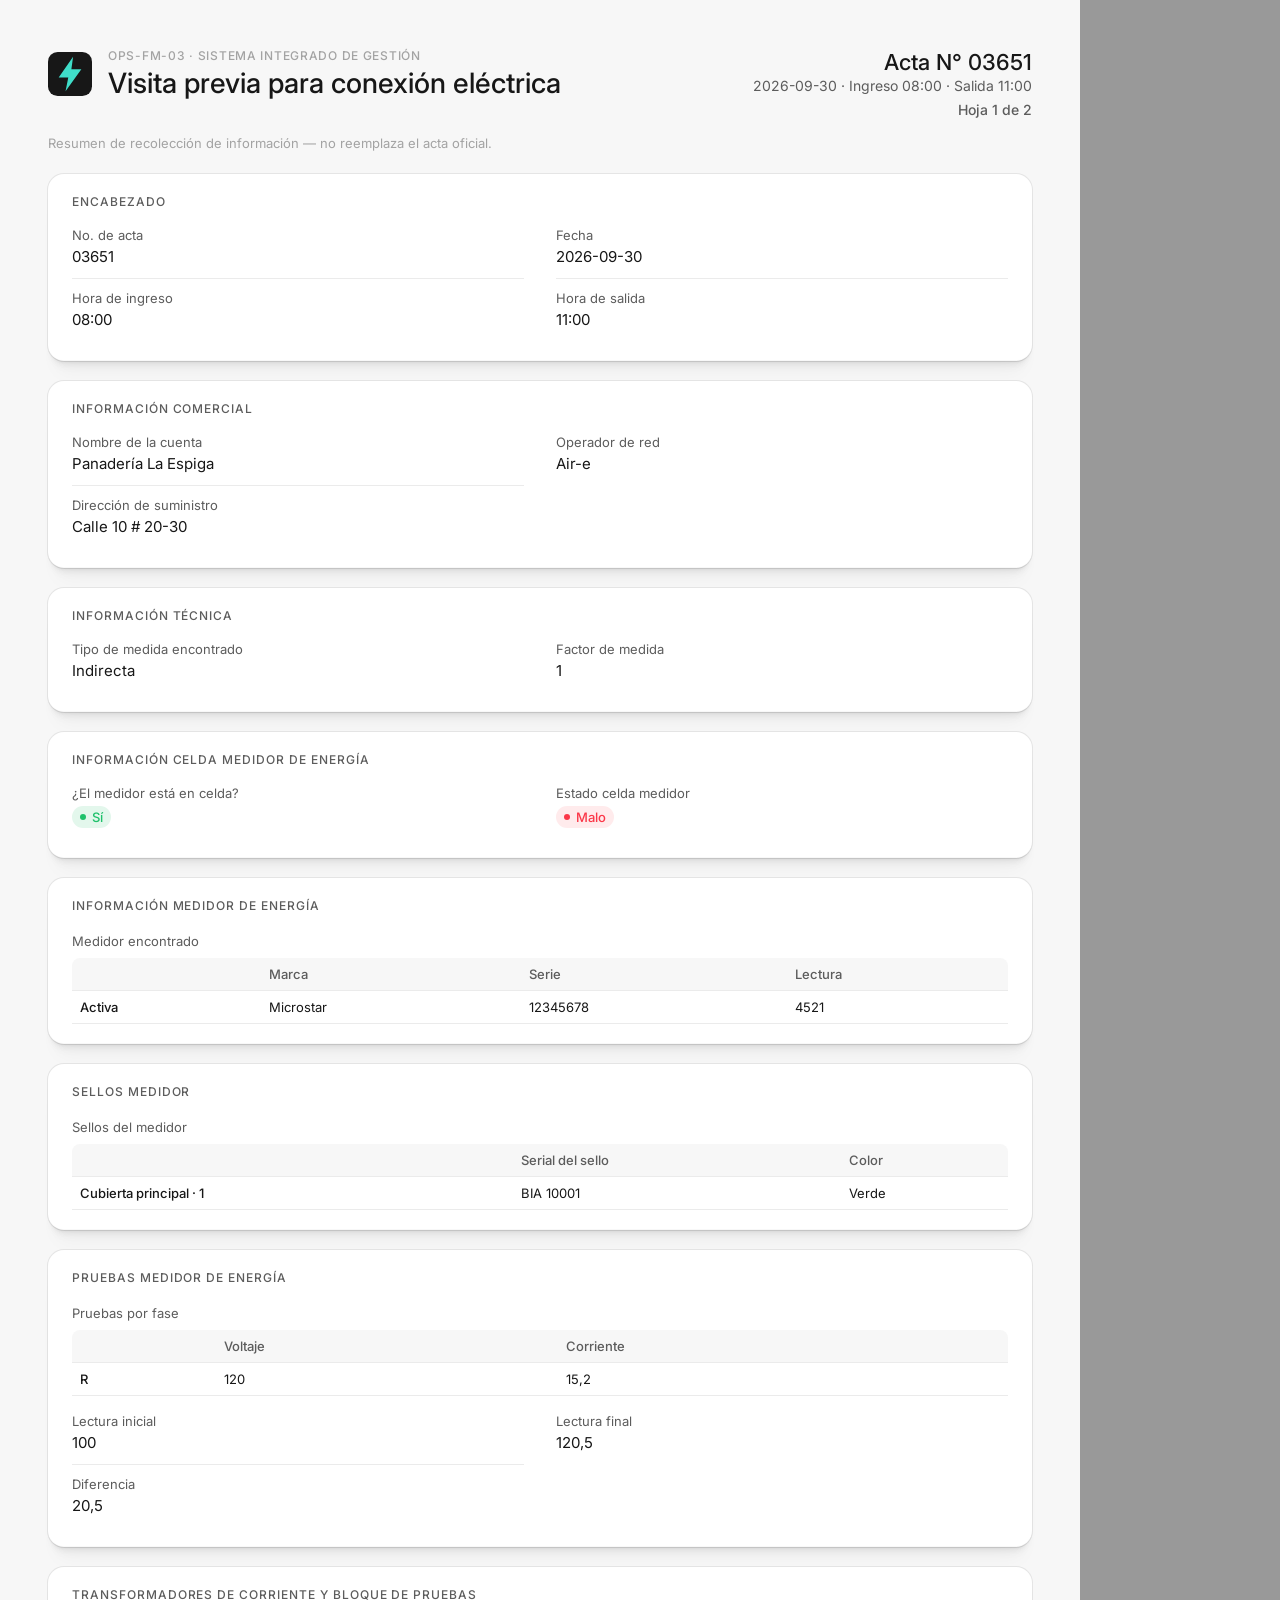
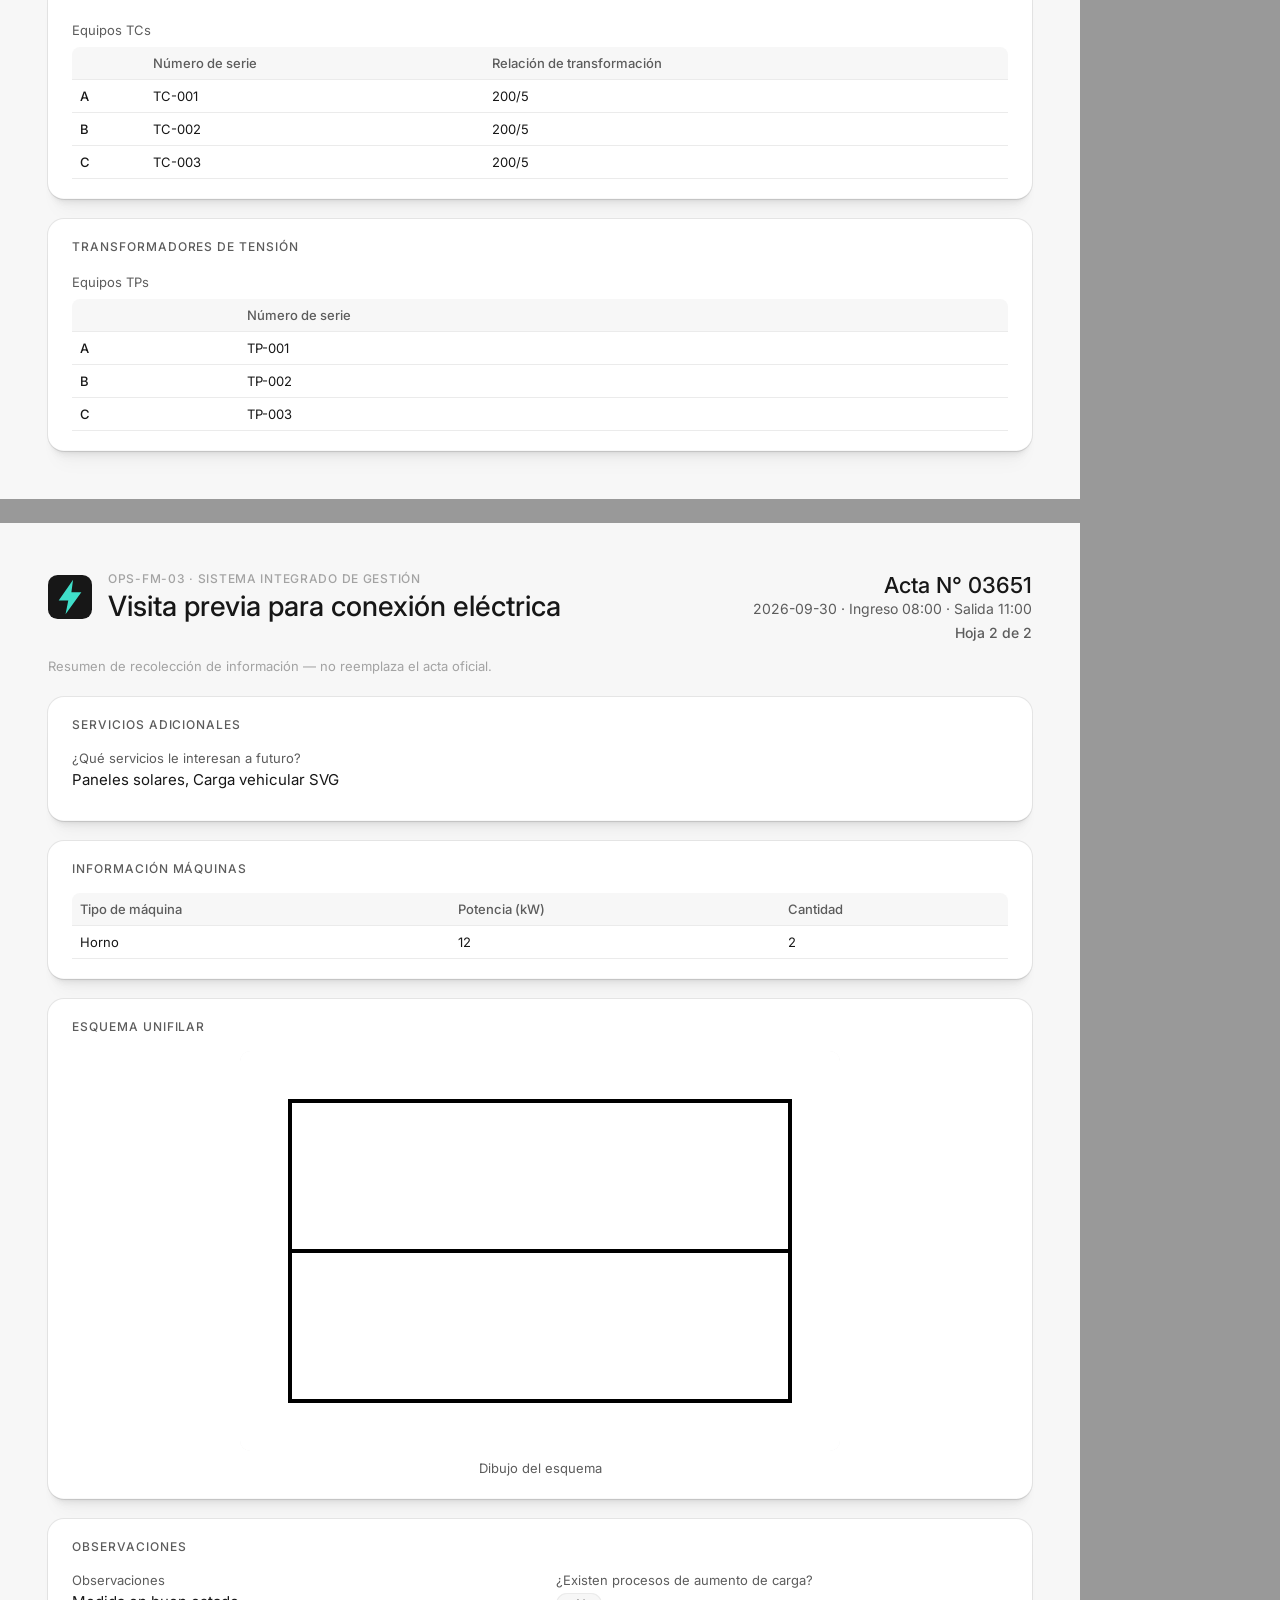
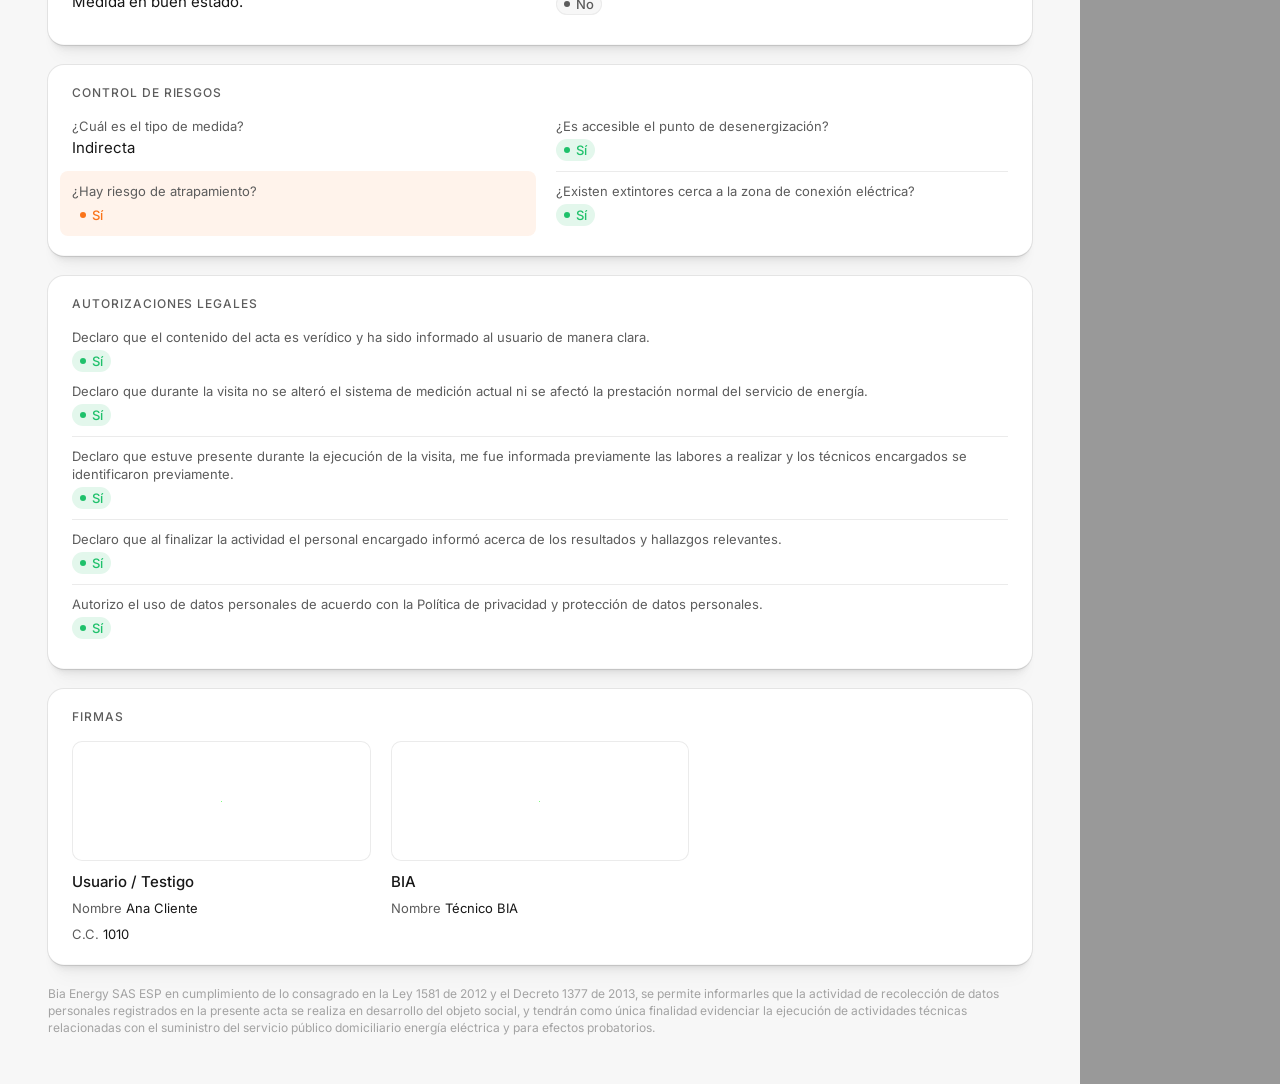
==== tests/sheet-preview.html @ c09b0c34 "feat: render de hojas y exportación PNG/JPG Co-Authored-By: Claude Opus 5.5 <noreply@anthropic.com>" ====
<!doctype html>
<html lang="es" data-theme="light">
<head>
<meta charset="utf-8">
<title>Vista previa de hojas</title>
<link rel="stylesheet" href="https://fonts.googleapis.com/css2?family=Inter:wght@400;500;600&display=swap">
<link rel="stylesheet" href="../styles/olibia-tokens.css">
<link rel="stylesheet" href="../styles/app.css">
<link rel="stylesheet" href="../styles/sheet.css">
<style>body { margin: 0; background: #999; } #box { display: grid; gap: 24px; width: 1080px; }</style>
</head>
<body>
<div id="box"></div>
<script src="../src/model.js"></script>
<script src="../src/lists.js"></script>
<script src="../src/catalog.js"></script>
<script src="../src/rules.js"></script>
<script src="../src/sheets.js"></script>
<script src="fixtures.js"></script>
<script>
  /* ?sheet=1|2 muestra una sola hoja; ?largo=1 añade observación de 2000 caracteres sin espacios. */
  const q = new URLSearchParams(location.search);
  const a = Fx.indirecta();
  if (q.get('largo')) Acta.Model.set(a, 'obs.texto', 'SERIE' + 'x'.repeat(1995));
  Acta.Model.set(a, 'riesgo.q9', 'Sí');
  Acta.Model.set(a, 'celda.enCelda', 'Sí'); Acta.Model.set(a, 'celda.estado', 'Malo');
  Acta.Model.set(a, 'serv.interes', ['Paneles solares', 'Carga vehicular SVG']);
  a.tables.maquinasList = [{ tipo: 'Horno', potenciaKw: '12', cantidad: '2' }];
  Acta.Model.setCell(a, 'pruebasFase', 'R', 'voltaje', '120'); Acta.Model.setCell(a, 'pruebasFase', 'R', 'corriente', '15,2');
  Acta.Model.setCell(a, 'sellosMed', 'Cubierta principal · 1', 'serial', 'BIA 10001');
  Acta.Model.setCell(a, 'sellosMed', 'Cubierta principal · 1', 'color', 'Verde');
  const c = document.createElement('canvas'); c.width = 600; c.height = 400;
  const x = c.getContext('2d'); x.fillStyle = '#fff'; x.fillRect(0, 0, 600, 400); x.lineWidth = 4;
  x.strokeRect(50, 50, 500, 300); x.beginPath(); x.moveTo(50, 200); x.lineTo(550, 200); x.stroke();
  a.images['unifilar.dibujo'] = c.toDataURL('image/png');
  const nodes = Acta.Sheets.render(Acta.Sheets.model(a));
  const only = q.get('sheet');
  nodes.forEach((n, i) => { if (!only || String(i + 1) === only) document.getElementById('box').appendChild(n); });
</script>
</body>
</html>
---- styles/olibia-tokens.css ----
/* Olibia — generated from tokens.json */
:root, [data-theme="light"] {
  --color-gray-950: #171717;
  --color-gray-900: #1c1c1c;
  --color-gray-850: #212121;
  --color-gray-800: #262626;
  --color-gray-700: #333333;
  --color-gray-600: #5c5c5c;
  --color-gray-500: #7b7b7b;
  --color-gray-400: #a3a3a3;
  --color-gray-300: #d1d1d1;
  --color-gray-200: #ebebeb;
  --color-gray-100: #f5f5f5;
  --color-gray-50: #f7f7f7;
  --color-gray-0: #ffffff;
  --color-gray-alpha-24: #a3a3a33d;
  --color-gray-alpha-16: #a3a3a329;
  --color-gray-alpha-10: #a3a3a31a;
  --color-blue-950: #081c3a;
  --color-blue-900: #0d2d5e;
  --color-blue-800: #123f87;
  --color-blue-700: #1a55b0;
  --color-blue-600: #2b6dd4;
  --color-blue-500: #3579d8;
  --color-blue-400: #4087e7;
  --color-blue-300: #74adef;
  --color-blue-200: #a8ccf5;
  --color-blue-100: #cddff9;
  --color-blue-50: #e8f1fd;
  --color-blue-alpha-24: #476cff3d;
  --color-blue-alpha-16: #476cff29;
  --color-blue-alpha-10: #476cff1a;
  --color-orange-950: #71330a;
  --color-orange-900: #96440d;
  --color-orange-800: #b75310;
  --color-orange-700: #ce5e12;
  --color-orange-600: #e16614;
  --color-orange-500: #fa7319;
  --color-orange-400: #ffa468;
  --color-orange-300: #ffc197;
  --color-orange-200: #ffd9c0;
  --color-orange-100: #ffe6d5;
  --color-orange-50: #fff3eb;
  --color-orange-alpha-24: #fa73193d;
  --color-orange-alpha-16: #fa731929;
  --color-orange-alpha-10: #fa73191a;
  --color-red-950: #681219;
  --color-red-900: #8b1822;
  --color-red-800: #ad1f2b;
  --color-red-700: #d02533;
  --color-red-600: #e93544;
  --color-red-500: #fb3748;
  --color-red-400: #ff6875;
  --color-red-300: #ff97a0;
  --color-red-200: #ffc0c5;
  --color-red-100: #ffd5d8;
  --color-red-50: #ffebec;
  --color-red-alpha-24: #fb37483d;
  --color-red-alpha-16: #fb374829;
  --color-red-alpha-10: #fb37481a;
  --color-green-950: #0b4627;
  --color-green-900: #16643b;
  --color-green-800: #1a7544;
  --color-green-700: #178c4e;
  --color-green-600: #1daf61;
  --color-green-500: #1fc16b;
  --color-green-400: #3ee089;
  --color-green-300: #84ebb4;
  --color-green-200: #c2f5da;
  --color-green-100: #d0fbe9;
  --color-green-50: #e3f7ec;
  --color-green-alpha-24: #1fc16b3d;
  --color-green-alpha-16: #1fc16b29;
  --color-green-alpha-10: #1fc16b1a;
  --color-yellow-950: #624c18;
  --color-yellow-900: #86661d;
  --color-yellow-800: #a78025;
  --color-yellow-700: #c99a2c;
  --color-yellow-600: #e6a819;
  --color-yellow-500: #f6b51e;
  --color-yellow-400: #ffd268;
  --color-yellow-300: #ffe097;
  --color-yellow-200: #ffecc0;
  --color-yellow-100: #ffefcc;
  --color-yellow-50: #fffaeb;
  --color-yellow-alpha-24: #fbc64b3d;
  --color-yellow-alpha-16: #fbc64b29;
  --color-yellow-alpha-10: #fbc64b1a;
  --color-purple-950: #110c36;
  --color-purple-900: #1d1557;
  --color-purple-800: #2b217a;
  --color-purple-700: #3c309e;
  --color-purple-600: #5043c2;
  --color-purple-500: #675ae5;
  --color-purple-400: #897cea;
  --color-purple-300: #a89eee;
  --color-purple-200: #c4bdf4;
  --color-purple-100: #dedaf9;
  --color-purple-50: #f0eefd;
  --color-purple-alpha-24: #784def3d;
  --color-purple-alpha-16: #784def29;
  --color-purple-alpha-10: #784def1a;
  --color-sky-950: #124b68;
  --color-sky-900: #18658b;
  --color-sky-800: #1f7ead;
  --color-sky-700: #2597d0;
  --color-sky-600: #35ade9;
  --color-sky-500: #47c2ff;
  --color-sky-400: #68cdff;
  --color-sky-300: #97dcff;
  --color-sky-200: #c0eaff;
  --color-sky-100: #d5f1ff;
  --color-sky-50: #ebf8ff;
  --color-sky-alpha-24: #47c2ff3d;
  --color-sky-alpha-16: #47c2ff29;
  --color-sky-alpha-10: #47c2ff1a;
  --color-pink-950: #68123d;
  --color-pink-900: #8b1852;
  --color-pink-800: #ad1f66;
  --color-pink-700: #d0257a;
  --color-pink-600: #e9358f;
  --color-pink-500: #fb4ba3;
  --color-pink-400: #ff68b3;
  --color-pink-300: #ff97cb;
  --color-pink-200: #ffc0df;
  --color-pink-100: #ffd5ea;
  --color-pink-50: #ffebf4;
  --color-pink-alpha-24: #fb4ba33d;
  --color-pink-alpha-16: #fb4ba329;
  --color-pink-alpha-10: #fb4ba31a;
  --color-teal-950: #0b463e;
  --color-teal-900: #16645a;
  --color-teal-800: #1a7569;
  --color-teal-700: #178c7d;
  --color-teal-600: #1daf9c;
  --color-teal-500: #22d3bb;
  --color-teal-400: #3fdec9;
  --color-teal-300: #84ebdd;
  --color-teal-200: #c2f5ee;
  --color-teal-100: #d0fbf5;
  --color-teal-50: #e4fbf8;
  --color-teal-alpha-24: #22d3bb3d;
  --color-teal-alpha-16: #22d3bb29;
  --color-teal-alpha-10: #22d3bb1a;
  --color-white-alpha-24: #ffffff3d;
  --color-white-alpha-16: #ffffff29;
  --color-white-alpha-10: #ffffff1a;
  --color-black-alpha-24: #1717173d;
  --color-black-alpha-16: #17171729;
  --color-black-alpha-10: #1717171a;
  --color-neutral-950: var(--color-gray-950);
  --color-neutral-900: var(--color-gray-900);
  --color-neutral-850: var(--color-gray-850);
  --color-neutral-800: var(--color-gray-800);
  --color-neutral-700: var(--color-gray-700);
  --color-neutral-600: var(--color-gray-600);
  --color-neutral-500: var(--color-gray-500);
  --color-neutral-400: var(--color-gray-400);
  --color-neutral-300: var(--color-gray-300);
  --color-neutral-200: var(--color-gray-200);
  --color-neutral-100: var(--color-gray-100);
  --color-neutral-50: var(--color-gray-50);
  --color-neutral-0: var(--color-gray-0);
  --color-neutral-alpha-24: var(--color-gray-alpha-24);
  --color-neutral-alpha-16: var(--color-gray-alpha-16);
  --color-neutral-alpha-10: var(--color-gray-alpha-10);
  --color-primary-dark: var(--color-gray-950);
  --color-primary-darker: var(--color-gray-900);
  --color-primary-base: var(--color-gray-950);
  --color-primary-light: var(--color-gray-100);
  --color-primary-lighter: var(--color-gray-50);
  --color-primary-alpha-24: var(--color-black-alpha-24);
  --color-primary-alpha-16: var(--color-black-alpha-16);
  --color-primary-alpha-10: var(--color-black-alpha-10);
  --color-brand-base: var(--color-teal-400);
  --color-brand-hover: var(--color-teal-700);
  --color-brand-focus: var(--color-teal-700);
  --color-brand-soft: var(--color-teal-600);
  --color-chart-1: var(--color-brand-base);
  --color-chart-2: var(--color-blue-500);
  --color-chart-3: var(--color-orange-500);
  --color-chart-4: var(--color-purple-500);
  --color-chart-5: var(--color-yellow-500);
  --color-static-black: #171717;
  --color-static-white: #ffffff;
  --color-bg-strong-950: var(--color-neutral-950);
  --color-bg-surface-800: var(--color-neutral-800);
  --color-bg-sub-300: var(--color-neutral-300);
  --color-bg-soft-200: var(--color-neutral-200);
  --color-bg-weak-50: var(--color-neutral-50);
  --color-bg-weak-25: var(--color-neutral-50);
  --color-bg-white-0: var(--color-neutral-0);
  --color-bg-titled-frame: var(--color-neutral-50);
  --color-text-strong-950: var(--color-neutral-950);
  --color-text-sub-600: var(--color-neutral-600);
  --color-text-soft-400: var(--color-neutral-400);
  --color-text-disabled-300: var(--color-neutral-300);
  --color-text-white-0: var(--color-neutral-0);
  --color-stroke-strong-950: var(--color-neutral-950);
  --color-stroke-sub-300: var(--color-neutral-300);
  --color-stroke-soft-200: var(--color-neutral-200);
  --color-stroke-white-0: var(--color-neutral-0);
  --color-faded-dark: var(--color-neutral-800);
  --color-faded-base: var(--color-neutral-500);
  --color-faded-light: var(--color-neutral-200);
  --color-faded-lighter: var(--color-neutral-100);
  --color-information-dark: var(--color-gray-950);
  --color-information-base: var(--color-gray-500);
  --color-information-light: var(--color-gray-200);
  --color-information-lighter: var(--color-gray-50);
  --color-warning-dark: var(--color-orange-950);
  --color-warning-base: var(--color-orange-500);
  --color-warning-light: var(--color-orange-200);
  --color-warning-lighter: var(--color-orange-50);
  --color-error-dark: var(--color-red-950);
  --color-error-base: var(--color-red-500);
  --color-error-light: var(--color-red-200);
  --color-error-lighter: var(--color-red-50);
  --color-success-dark: var(--color-green-950);
  --color-success-base: var(--color-green-500);
  --color-success-light: var(--color-green-200);
  --color-success-lighter: var(--color-green-50);
  --color-away-dark: var(--color-yellow-950);
  --color-away-base: var(--color-yellow-500);
  --color-away-light: var(--color-yellow-200);
  --color-away-lighter: var(--color-yellow-50);
  --color-feature-dark: var(--color-purple-950);
  --color-feature-base: var(--color-purple-500);
  --color-feature-light: var(--color-purple-200);
  --color-feature-lighter: var(--color-purple-50);
  --color-verified-dark: var(--color-sky-950);
  --color-verified-base: var(--color-sky-500);
  --color-verified-light: var(--color-sky-200);
  --color-verified-lighter: var(--color-sky-50);
  --color-highlighted-dark: var(--color-pink-950);
  --color-highlighted-base: var(--color-pink-500);
  --color-highlighted-light: var(--color-pink-200);
  --color-highlighted-lighter: var(--color-pink-50);
  --color-stable-dark: var(--color-teal-950);
  --color-stable-base: var(--color-teal-500);
  --color-stable-light: var(--color-teal-200);
  --color-stable-lighter: var(--color-teal-50);
  --color-overlay: #3333333d;
  --glass-bg: rgb(255 255 255 / 0.5);
  --shadow-regular-xs: 0 1px 2px 0 #0a0d1408;
  --shadow-regular-sm: 0 2px 4px #1b1c1d0a;
  --shadow-regular-md: 0 16px 32px -12px #0e121b1a;
  --shadow-button-primary-focus: 0 0 0 2px #ffffff, 0 0 0 4px #1717171a;
  --shadow-button-important-focus: 0 0 0 2px #ffffff, 0 0 0 4px #a3a3a329;
  --shadow-button-error-focus: 0 0 0 2px #ffffff, 0 0 0 4px #fb37481a;
  --shadow-fancy-neutral: 0 1px 2px 0 #1b1c1d7a, 0 0 0 1px #242628;
  --shadow-fancy-primary: 0 1px 2px 0 #0e121b3d, 0 0 0 1px #171717;
  --shadow-fancy-error: 0 1px 2px 0 #0e121b3d, 0 0 0 1px #fb3748;
  --shadow-card: inset 0 -1px 1px -0.5px rgba(23,23,23,0.06), 0 0 0 1px rgba(23,23,23,0.08), 0 1px 1px -0.5px rgba(23,23,23,0.04), 0 3px 3px -1.5px rgba(23,23,23,0.04), 0 6px 6px -3px rgba(23,23,23,0.04), 0 10px 10px -5px rgba(23,23,23,0.04), 0 20px 20px -10px rgba(23,23,23,0.04);
  --shadow-tooltip: 0 12px 24px 0 #0e121b0f, 0 1px 2px 0 #0e121b08;
  --shadow-switch-thumb: 0 4px 8px 0 #1b1c1d0f, 0 2px 4px 0 #0e121b14;
  --glass-shadow: inset 0 1px 0 0 rgba(255,255,255,1), inset 0 0 0 1px rgba(0,0,0,0.04), 0 0 0 1px rgba(0,0,0,0.06), 0 4px 8px 0 rgba(0,0,0,0.06);
}
[data-theme="dark"] {
  --color-neutral-950: var(--color-gray-950);
  --color-neutral-900: var(--color-gray-900);
  --color-neutral-850: var(--color-gray-850);
  --color-neutral-800: var(--color-gray-800);
  --color-neutral-700: var(--color-gray-700);
  --color-neutral-600: var(--color-gray-600);
  --color-neutral-500: var(--color-gray-500);
  --color-neutral-400: var(--color-gray-400);
  --color-neutral-300: var(--color-gray-300);
  --color-neutral-200: var(--color-gray-200);
  --color-neutral-100: var(--color-gray-100);
  --color-neutral-50: var(--color-gray-50);
  --color-neutral-0: var(--color-gray-0);
  --color-neutral-alpha-24: var(--color-gray-alpha-24);
  --color-neutral-alpha-16: var(--color-gray-alpha-16);
  --color-neutral-alpha-10: var(--color-gray-alpha-10);
  --color-primary-dark: var(--color-gray-700);
  --color-primary-darker: var(--color-gray-800);
  --color-primary-base: var(--color-neutral-0);
  --color-primary-light: var(--color-white-alpha-16);
  --color-primary-lighter: var(--color-white-alpha-10);
  --color-primary-alpha-24: var(--color-black-alpha-24);
  --color-primary-alpha-16: var(--color-black-alpha-16);
  --color-primary-alpha-10: var(--color-white-alpha-10);
  --color-brand-base: var(--color-teal-500);
  --color-brand-hover: var(--color-teal-300);
  --color-brand-focus: var(--color-teal-300);
  --color-brand-soft: var(--color-teal-600);
  --color-chart-1: var(--color-brand-base);
  --color-chart-2: var(--color-blue-400);
  --color-chart-3: var(--color-orange-400);
  --color-chart-4: var(--color-purple-400);
  --color-chart-5: var(--color-yellow-400);
  --color-bg-strong-950: var(--color-neutral-0);
  --color-bg-surface-800: var(--color-neutral-200);
  --color-bg-sub-300: var(--color-neutral-600);
  --color-bg-soft-200: var(--color-neutral-700);
  --color-bg-weak-50: var(--color-neutral-800);
  --color-bg-weak-25: var(--color-neutral-900);
  --color-bg-white-0: var(--color-neutral-950);
  --color-bg-titled-frame: var(--color-neutral-850);
  --color-text-strong-950: var(--color-neutral-0);
  --color-text-sub-600: var(--color-neutral-400);
  --color-text-soft-400: var(--color-neutral-500);
  --color-text-disabled-300: var(--color-neutral-600);
  --color-text-white-0: var(--color-neutral-950);
  --color-stroke-strong-950: var(--color-neutral-0);
  --color-stroke-sub-300: var(--color-neutral-600);
  --color-stroke-soft-200: var(--color-neutral-800);
  --color-stroke-white-0: var(--color-neutral-950);
  --color-faded-dark: var(--color-neutral-300);
  --color-faded-base: var(--color-neutral-500);
  --color-faded-light: var(--color-neutral-alpha-24);
  --color-faded-lighter: var(--color-neutral-alpha-10);
  --color-information-dark: var(--color-gray-400);
  --color-information-base: var(--color-gray-500);
  --color-information-light: var(--color-gray-alpha-24);
  --color-information-lighter: var(--color-gray-alpha-16);
  --color-warning-dark: var(--color-orange-400);
  --color-warning-base: var(--color-orange-600);
  --color-warning-light: var(--color-orange-alpha-24);
  --color-warning-lighter: var(--color-orange-alpha-16);
  --color-error-dark: var(--color-red-400);
  --color-error-base: var(--color-red-600);
  --color-error-light: var(--color-red-alpha-24);
  --color-error-lighter: var(--color-red-alpha-16);
  --color-success-dark: var(--color-green-400);
  --color-success-base: var(--color-green-600);
  --color-success-light: var(--color-green-alpha-16);
  --color-success-lighter: var(--color-green-alpha-10);
  --color-away-dark: var(--color-yellow-400);
  --color-away-base: var(--color-yellow-600);
  --color-away-light: var(--color-yellow-alpha-24);
  --color-away-lighter: var(--color-yellow-alpha-16);
  --color-feature-dark: var(--color-purple-400);
  --color-feature-base: var(--color-purple-500);
  --color-feature-light: var(--color-purple-alpha-24);
  --color-feature-lighter: var(--color-purple-alpha-16);
  --color-verified-dark: var(--color-sky-400);
  --color-verified-base: var(--color-sky-600);
  --color-verified-light: var(--color-sky-alpha-24);
  --color-verified-lighter: var(--color-sky-alpha-16);
  --color-highlighted-dark: var(--color-pink-400);
  --color-highlighted-base: var(--color-pink-600);
  --color-highlighted-light: var(--color-pink-alpha-24);
  --color-highlighted-lighter: var(--color-pink-alpha-16);
  --color-stable-dark: var(--color-teal-400);
  --color-stable-base: var(--color-teal-600);
  --color-stable-light: var(--color-teal-alpha-24);
  --color-stable-lighter: var(--color-teal-alpha-16);
  --color-overlay: #3333338f;
  --glass-bg: rgb(23 23 23 / 0.75);
  --shadow-fancy-neutral: 0 0 0 1px #d1d1d1;
  --shadow-fancy-primary: 0 0 0 1px #d1d1d1;
  --shadow-card: inset 0 -1px 1px -0.5px rgba(23,23,23,0.04), 0 0 0 1px #262626, 0 1px 1px -0.5px rgba(23,23,23,0), 0 3px 3px -1.5px rgba(23,23,23,0);
  --glass-shadow: inset 0 1px 0 0 rgba(255,255,255,0.12), inset 0 0 0 1px rgba(255,255,255,0.03), 0 0 0 1px rgba(0,0,0,0.1), 0 4px 8px 0 rgba(0,0,0,0.1);
}
:root {
  --radius-4: 0.25rem;
  --radius-6: 0.375rem;
  --radius-8: 0.5rem;
  --radius-10: 0.625rem;
  --radius-12: 0.75rem;
  --radius-16: 1rem;
  --radius-20: 1.25rem;
  --radius-full: 9999px;
  --duration-extra-fast: 100ms;
  --duration-fast: 200ms;
  --duration-normal: 300ms;
  --duration-slow: 400ms;
  --duration-extra-slow: 500ms;
  --ease-out: cubic-bezier(0, 0, 0.2, 1);
  --ease-bia: cubic-bezier(0.22, 1, 0.36, 1);
  --font-weight-title: 500;
  --font-weight-regular: 400;
  --font-weight-medium: 500;
  --backdrop-blur-sm: blur(8px);
  --backdrop-blur-md: blur(16px);
  --backdrop-blur-lg: blur(24px);
  --backdrop-blur-xl: blur(40px);
  --glass-fill: radial-gradient(ellipse 80% 70% at 50% 100%, rgb(255 255 255 / 0.85) 0%, rgb(235 235 235 / 0.4) 75%);
  --font-sans: 'Inter', -apple-system, BlinkMacSystemFont, 'Segoe UI', Roboto, Helvetica, Arial, sans-serif;
  --font-display: 'Season Mix', 'Inter', sans-serif;
  --text-text-title-h1: 400 3.5rem/4rem var(--font-sans);
  --text-text-title-h2: 400 3rem/3.5rem var(--font-sans);
  --text-text-title-h3: 400 2.5rem/3rem var(--font-sans);
  --text-text-title-h4: 400 2rem/2.5rem var(--font-sans);
  --text-text-title-h5: 400 1.5rem/2rem var(--font-sans);
  --text-text-title-h6: 400 1.25rem/1.75rem var(--font-sans);
  --text-text-label-xl: 400 1.5rem/2rem var(--font-sans);
  --text-text-label-lg: 400 1.125rem/1.5rem var(--font-sans);
  --text-text-label-md: 400 1rem/1.5rem var(--font-sans);
  --text-text-label-sm: 400 0.875rem/1.25rem var(--font-sans);
  --text-text-label-xs: 400 0.75rem/1rem var(--font-sans);
  --text-text-label-2xs: 400 0.6875rem/1rem var(--font-sans);
  --text-text-paragraph-xl: 400 1.5rem/2rem var(--font-sans);
  --text-text-paragraph-lg: 400 1.125rem/1.5rem var(--font-sans);
  --text-text-paragraph-md: 400 1rem/1.5rem var(--font-sans);
  --text-text-paragraph-sm: 400 0.875rem/1.25rem var(--font-sans);
  --text-text-paragraph-xs: 400 0.75rem/1rem var(--font-sans);
  --text-text-subheading-md: 400 1rem/1.5rem var(--font-sans);
  --text-text-subheading-sm: 400 0.875rem/1.25rem var(--font-sans);
  --text-text-subheading-xs: 400 0.75rem/1rem var(--font-sans);
  --text-text-subheading-2xs: 400 0.6875rem/0.75rem var(--font-sans);
  --text-text-doc-label: 400 1.125rem/2rem var(--font-sans);
  --text-text-doc-paragraph: 400 1.125rem/2rem var(--font-sans);
  --text-body: 400 14px/20px var(--font-sans); /* From `body` in tokens/effects.css. */
}
.text-title-h1 {
  font-family: var(--font-sans);
  font-size: 3.5rem;
  line-height: 4rem;
  font-weight: 400;
  letter-spacing: -0.01em;
}
.text-title-h2 {
  font-family: var(--font-sans);
  font-size: 3rem;
  line-height: 3.5rem;
  font-weight: 400;
  letter-spacing: -0.01em;
}
.text-title-h3 {
  font-family: var(--font-sans);
  font-size: 2.5rem;
  line-height: 3rem;
  font-weight: 400;
  letter-spacing: -0.01em;
}
.text-title-h4 {
  font-family: var(--font-sans);
  font-size: 2rem;
  line-height: 2.5rem;
  font-weight: 400;
  letter-spacing: -0.005em;
}
.text-title-h5 {
  font-family: var(--font-sans);
  font-size: 1.5rem;
  line-height: 2rem;
  font-weight: 400;
  letter-spacing: 0em;
}
.text-title-h6 {
  font-family: var(--font-sans);
  font-size: 1.25rem;
  line-height: 1.75rem;
  font-weight: 400;
  letter-spacing: 0em;
}
.text-label-xl {
  font-family: var(--font-sans);
  font-size: 1.5rem;
  line-height: 2rem;
  font-weight: 400;
  letter-spacing: -0.02em;
}
.text-label-lg {
  font-family: var(--font-sans);
  font-size: 1.125rem;
  line-height: 1.5rem;
  font-weight: 400;
  letter-spacing: -0.02em;
}
.text-label-md {
  font-family: var(--font-sans);
  font-size: 1rem;
  line-height: 1.5rem;
  font-weight: 400;
  letter-spacing: -0.02em;
}
.text-label-sm {
  font-family: var(--font-sans);
  font-size: 0.875rem;
  line-height: 1.25rem;
  font-weight: 400;
  letter-spacing: -0.02em;
}
.text-label-xs {
  font-family: var(--font-sans);
  font-size: 0.75rem;
  line-height: 1rem;
  font-weight: 400;
  letter-spacing: -0.02em;
}
.text-label-2xs {
  font-family: var(--font-sans);
  font-size: 0.6875rem;
  line-height: 1rem;
  font-weight: 400;
  letter-spacing: -0.02em;
}
.text-paragraph-xl {
  font-family: var(--font-sans);
  font-size: 1.5rem;
  line-height: 2rem;
  font-weight: 400;
  letter-spacing: -0.02em;
}
.text-paragraph-lg {
  font-family: var(--font-sans);
  font-size: 1.125rem;
  line-height: 1.5rem;
  font-weight: 400;
  letter-spacing: -0.02em;
}
.text-paragraph-md {
  font-family: var(--font-sans);
  font-size: 1rem;
  line-height: 1.5rem;
  font-weight: 400;
  letter-spacing: -0.02em;
}
.text-paragraph-sm {
  font-family: var(--font-sans);
  font-size: 0.875rem;
  line-height: 1.25rem;
  font-weight: 400;
  letter-spacing: -0.02em;
}
.text-paragraph-xs {
  font-family: var(--font-sans);
  font-size: 0.75rem;
  line-height: 1rem;
  font-weight: 400;
  letter-spacing: -0.02em;
}
.text-subheading-md {
  font-family: var(--font-sans);
  font-size: 1rem;
  line-height: 1.5rem;
  font-weight: 400;
  letter-spacing: 0.06em;
}
.text-subheading-sm {
  font-family: var(--font-sans);
  font-size: 0.875rem;
  line-height: 1.25rem;
  font-weight: 400;
  letter-spacing: 0.06em;
}
.text-subheading-xs {
  font-family: var(--font-sans);
  font-size: 0.75rem;
  line-height: 1rem;
  font-weight: 400;
  letter-spacing: 0.04em;
}
.text-subheading-2xs {
  font-family: var(--font-sans);
  font-size: 0.6875rem;
  line-height: 0.75rem;
  font-weight: 400;
  letter-spacing: 0.02em;
}
.text-doc-label {
  font-family: var(--font-sans);
  font-size: 1.125rem;
  line-height: 2rem;
  font-weight: 400;
  letter-spacing: -0.02em;
}
.text-doc-paragraph {
  font-family: var(--font-sans);
  font-size: 1.125rem;
  line-height: 2rem;
  font-weight: 400;
  letter-spacing: -0.02em;
}
.body {
  font-family: var(--font-sans);
  font-size: 14px;
  line-height: 20px;
  font-weight: 400;
  letter-spacing: -0.02em;
}
@font-face {
  font-family: "Season Mix";
  src: url("fonts/SeasonMix-TRIAL-Regular.ttf") format("truetype");
  font-weight: 400;
  font-style: normal;
  font-display: swap;
}
@font-face {
  font-family: "Season Mix";
  src: url("fonts/SeasonMix-TRIAL-Medium.ttf") format("truetype");
  font-weight: 500;
  font-style: normal;
  font-display: swap;
}
---- styles/app.css ----
*, *::before, *::after { box-sizing: border-box; }
html { -webkit-text-size-adjust: 100%; }
body {
  margin: 0;
  background: var(--color-bg-weak-25);
  color: var(--color-text-strong-950);
  font-family: var(--font-sans);
  font-size: 14px;
  line-height: 20px;
}
h1, h2, h3 { font-family: var(--font-display); font-weight: 500; margin: 0; }
img { max-width: 100%; }
[hidden] { display: none !important; }

/* ───────── Componentes Olibia (recreación con tokens semánticos) ───────── */
:root {
  --ctl-h: 44px;
  --ring: inset 0 0 0 1px var(--color-stroke-soft-200);
  --focus: 0 0 0 2px var(--color-bg-white-0), 0 0 0 4px var(--color-stroke-strong-950);
}
.o-card { background: var(--color-bg-white-0); border-radius: var(--radius-16); box-shadow: var(--shadow-card); }
.o-sub { font-size: 11px; line-height: 16px; letter-spacing: .06em; text-transform: uppercase; font-weight: 500; color: var(--color-text-soft-400); }
.o-label { display: block; font-size: 13px; line-height: 18px; font-weight: 500; color: var(--color-text-strong-950); margin-bottom: 6px; }
.o-label.is-required::after { content: " *"; color: var(--color-error-base); }

.o-input, .o-select, .o-textarea {
  width: 100%; min-height: var(--ctl-h); padding: 10px 12px; border: 0; border-radius: var(--radius-10);
  background: var(--color-bg-white-0); color: var(--color-text-strong-950); font: 400 15px/20px var(--font-sans);
  box-shadow: var(--ring), var(--shadow-regular-xs);
  transition: box-shadow 200ms var(--ease-bia), background 200ms var(--ease-bia);
  -webkit-appearance: none; appearance: none;
}
.o-input::placeholder, .o-textarea::placeholder { color: var(--color-text-soft-400); }
.o-input:hover, .o-select:hover, .o-textarea:hover { background: var(--color-bg-weak-50); }
.o-input:focus, .o-select:focus, .o-textarea:focus {
  outline: none; background: var(--color-bg-white-0);
  box-shadow: inset 0 0 0 1px var(--color-stroke-strong-950), var(--focus);
}
.o-input[readonly] { background: var(--color-bg-weak-50); color: var(--color-text-sub-600); }
.o-textarea { min-height: 120px; resize: vertical; }
.o-select {
  padding-right: 36px;
  background-image: linear-gradient(45deg, transparent 50%, var(--color-text-sub-600) 50%), linear-gradient(135deg, var(--color-text-sub-600) 50%, transparent 50%);
  background-position: calc(100% - 18px) 20px, calc(100% - 13px) 20px; background-size: 5px 5px; background-repeat: no-repeat;
}
.o-hint { display: flex; gap: 4px; align-items: center; margin-top: 6px; font-size: 12px; line-height: 16px; color: var(--color-text-sub-600); }
.o-hint.is-error { color: var(--color-error-base); }

/* SegmentedControl: pill blanca sobre fondo gris */
.o-seg { display: flex; gap: 2px; padding: 3px; border-radius: var(--radius-10); background: var(--color-bg-weak-50); box-shadow: var(--ring); flex-wrap: wrap; }
.o-seg button {
  flex: 1 1 0; min-width: 64px; min-height: 38px; border: 0; border-radius: var(--radius-8); background: transparent;
  color: var(--color-text-sub-600); font: 500 14px/18px var(--font-sans); padding: 8px 10px; cursor: pointer;
  transition: background 200ms var(--ease-bia), color 200ms var(--ease-bia), box-shadow 200ms var(--ease-bia);
}
.o-seg button:hover { color: var(--color-text-strong-950); }
.o-seg button[aria-pressed="true"] { background: var(--color-bg-white-0); color: var(--color-text-strong-950); box-shadow: var(--shadow-regular-xs), var(--ring); }
.o-seg button:focus-visible { outline: none; box-shadow: var(--focus); }

/* Checkbox: teal solo cuando está marcado */
.o-check { display: flex; align-items: center; gap: 10px; min-height: var(--ctl-h); font-size: 14px; cursor: pointer; }
.o-check input {
  appearance: none; -webkit-appearance: none; width: 20px; height: 20px; margin: 0; border-radius: var(--radius-6);
  background: var(--color-bg-white-0); box-shadow: inset 0 0 0 1.5px var(--color-stroke-sub-300);
  display: grid; place-content: center; flex: none; cursor: pointer;
}
.o-check input:checked { background: var(--color-brand-base); box-shadow: none; }
.o-check input:checked::after {
  content: ""; width: 10px; height: 6px; border: 2px solid var(--color-static-white);
  border-top: 0; border-right: 0; transform: rotate(-45deg) translate(1px, -1px);
}
.o-check input:focus-visible { outline: none; box-shadow: var(--focus); }

/* Botones */
.o-btn, .o-btn-fancy, .o-btn-compact {
  display: inline-flex; align-items: center; justify-content: center; gap: 6px; min-height: var(--ctl-h); padding: 10px 16px;
  border: 0; border-radius: var(--radius-10); font: 500 14px/20px var(--font-sans); cursor: pointer; text-decoration: none;
  transition: background 200ms var(--ease-bia), box-shadow 200ms var(--ease-bia), transform 150ms var(--ease-bia);
}
.o-btn { background: var(--color-bg-white-0); color: var(--color-text-sub-600); box-shadow: var(--ring), var(--shadow-regular-xs); }
.o-btn:hover { background: var(--color-bg-weak-50); color: var(--color-text-strong-950); }
.o-btn-fancy {
  background: var(--color-bg-strong-950); color: var(--color-text-white-0);
  box-shadow: 0 0 0 1px var(--color-bg-strong-950), 0 1px 2px rgba(23, 23, 23, .24), inset 0 1px 0 rgba(255, 255, 255, .16);
}
.o-btn-fancy:hover { background: var(--color-bg-surface-800); }
.o-btn-compact { min-height: 36px; min-width: 36px; padding: 6px; background: transparent; color: var(--color-text-sub-600); }
.o-btn-compact:hover { background: var(--color-bg-weak-50); color: var(--color-text-strong-950); }
.o-btn:active, .o-btn-fancy:active { transform: scale(.98); }
.o-btn:focus-visible, .o-btn-fancy:focus-visible, .o-btn-compact:focus-visible { outline: none; box-shadow: var(--focus); }
.o-btn[disabled], .o-btn-fancy[disabled] { background: var(--color-bg-weak-50); color: var(--color-text-disabled-300); box-shadow: none; cursor: default; }
.o-btn.is-error { color: var(--color-error-base); }
.o-btn i, .o-btn-fancy i, .o-btn-compact i { font-size: 18px; line-height: 1; }
.o-link {
  background: none; border: 0; padding: 0; color: var(--color-brand-base); font: 500 14px/20px var(--font-sans);
  cursor: pointer; text-decoration: underline; text-underline-offset: 3px;
}
.is-loading { position: relative; color: transparent !important; pointer-events: none; }
.is-loading::after {
  content: ""; position: absolute; width: 16px; height: 16px; border-radius: 50%; border: 2px solid;
  border-color: var(--color-text-white-0) transparent var(--color-text-white-0) transparent; animation: o-spin 700ms linear infinite;
}
@keyframes o-spin { to { transform: rotate(360deg); } }

/* Badges, alertas, progreso */
.o-badge {
  display: inline-flex; align-items: center; gap: 6px; padding: 2px 8px; border-radius: 999px; font: 500 12px/18px var(--font-sans);
  background: var(--color-bg-weak-50); color: var(--color-text-sub-600); box-shadow: var(--ring);
}
.o-badge::before { content: ""; width: 6px; height: 6px; border-radius: 50%; background: currentColor; }
.o-badge.is-ok { color: var(--color-success-base); background: var(--color-success-lighter); box-shadow: none; }
.o-badge.is-warn { color: var(--color-warning-base); background: var(--color-warning-lighter); box-shadow: none; }
.o-badge.is-error { color: var(--color-error-base); background: var(--color-error-lighter); box-shadow: none; }
.o-alert {
  display: flex; gap: 10px; align-items: flex-start; padding: 12px 14px; border-radius: var(--radius-12);
  background: var(--color-information-lighter); color: var(--color-text-strong-950); font-size: 14px; line-height: 20px;
}
.o-alert i { font-size: 18px; color: var(--color-information-base); }
.o-alert.is-warning { background: var(--color-warning-lighter); }
.o-alert.is-warning i { color: var(--color-warning-base); }
.o-alert .o-alert-body { flex: 1; min-width: 0; }
.o-progress { height: 6px; border-radius: 999px; background: var(--color-bg-soft-200); overflow: hidden; }
.o-progress > span { display: block; height: 100%; background: var(--color-brand-base); border-radius: inherit; transition: width 300ms var(--ease-bia); }

/* Lienzos de firma y dibujo (fondo blanco también en tema oscuro, como el papel) */
canvas.o-pad { display: block; width: 100%; height: 160px; border-radius: var(--radius-10); background: #ffffff; box-shadow: var(--ring); cursor: crosshair; }
canvas.o-pad.is-grid {
  height: auto; aspect-ratio: 1 / 1;
  background-image: linear-gradient(#e5e5e5 1px, transparent 1px), linear-gradient(90deg, #e5e5e5 1px, transparent 1px);
  background-size: 20px 20px;
}

@media (prefers-reduced-motion: reduce) {
  *, *::before, *::after { transition: none !important; animation: none !important; }
}

/* ───────── Formulario ───────── */
.f-wrap { display: grid; gap: 12px; padding: 12px 16px 120px; max-width: 720px; margin: 0 auto; }
.f-index { display: flex; gap: 6px; overflow-x: auto; padding: 4px 0 8px; scrollbar-width: none; }
.f-index::-webkit-scrollbar { display: none; }
.f-chip { flex: none; border: 0; border-radius: 999px; padding: 6px 12px; min-height: 32px; background: var(--color-bg-white-0);
  color: var(--color-text-sub-600); font: 500 13px/18px var(--font-sans); box-shadow: var(--ring); cursor: pointer; }
.f-chip:hover { color: var(--color-text-strong-950); }
.f-sec > summary { display: flex; align-items: center; gap: 10px; padding: 14px 16px; min-height: 56px; cursor: pointer; list-style: none; }
.f-sec > summary::-webkit-details-marker { display: none; }
.f-sec > summary h2 { flex: 1; min-width: 0; font-size: 17px; line-height: 22px; }
.f-sec > summary > i { font-size: 20px; color: var(--color-text-soft-400); transition: transform 200ms var(--ease-bia); }
.f-sec[open] > summary > i { transform: rotate(180deg); }
.f-num { flex: none; width: 24px; height: 24px; border-radius: 999px; display: grid; place-content: center;
  background: var(--color-bg-weak-50); color: var(--color-text-sub-600); font: 500 12px/1 var(--font-sans); }
.f-count { flex: none; font-size: 12px; color: var(--color-text-soft-400); }
.f-body { display: grid; gap: 16px; padding: 0 16px 16px; }
.f-note { margin: 0; font-size: 13px; color: var(--color-text-sub-600); }
.f-field { min-width: 0; }
.f-tools { display: flex; gap: 8px; flex-wrap: wrap; margin-top: 8px; }
.f-multi { display: grid; }
.f-photo { display: block; width: 100%; max-height: 320px; object-fit: contain; border-radius: var(--radius-10); background: var(--color-bg-weak-50); }
.f-grid, .f-list { display: grid; gap: 10px; }
.f-grid > .o-sub, .f-field > .o-sub { margin-bottom: 2px; }
.f-row { display: grid; gap: 12px; padding: 12px; border-radius: var(--radius-12); background: var(--color-bg-weak-50); }
.f-row .o-input, .f-row .o-select { background: var(--color-bg-white-0); }
.f-row-title { display: flex; align-items: center; justify-content: space-between; font: 500 14px/20px var(--font-sans); }
.f-cols { display: grid; grid-template-columns: repeat(auto-fill, minmax(140px, 1fr)); gap: 12px; }
.f-cols .o-seg button { min-width: 48px; }
---- styles/sheet.css ----
/* Hojas del resumen generado (1080 px de ancho, siempre en claro). */
.sheet {
  width: 1080px; box-sizing: border-box; padding: 48px; display: flex; flex-direction: column; gap: 20px;
  background: var(--color-bg-weak-25); color: var(--color-text-strong-950);
  font-family: var(--font-sans); font-size: 15px; line-height: 22px;
}
.sheet * { box-sizing: border-box; }
.s-head { display: flex; justify-content: space-between; align-items: flex-start; gap: 24px; }
.s-brand { display: flex; gap: 16px; align-items: center; }
.s-brand svg { flex: none; }
.s-eyebrow { font-size: 12px; line-height: 16px; letter-spacing: .06em; text-transform: uppercase; font-weight: 500; color: var(--color-text-soft-400); }
.s-titles h1 { font-family: var(--font-display); font-weight: 500; font-size: 28px; line-height: 34px; margin: 2px 0 0; }
.s-meta { text-align: right; font-size: 14px; line-height: 20px; color: var(--color-text-sub-600); }
.s-acta { font-family: var(--font-display); font-weight: 500; font-size: 22px; line-height: 28px; color: var(--color-text-strong-950); }
.s-page { margin-top: 4px; font-weight: 500; }
.s-disclaimer { margin: -8px 0 0; font-size: 13px; color: var(--color-text-soft-400); }

.s-card { background: var(--color-bg-white-0); border-radius: 16px; box-shadow: var(--shadow-card); padding: 20px 24px; display: flex; flex-direction: column; gap: 16px; }
.s-title { margin: 0; font-size: 12px; line-height: 16px; letter-spacing: .08em; text-transform: uppercase; font-weight: 500; color: var(--color-text-sub-600); font-family: var(--font-sans); }

.s-pairs { display: grid; grid-template-columns: 1fr 1fr; gap: 0 32px; margin: 0; }
.s-pair { display: flex; flex-direction: column; gap: 2px; padding: 10px 0; border-top: 1px solid var(--color-stroke-soft-200); min-width: 0; }
.s-pair:nth-child(-n+2) { border-top: 0; padding-top: 0; }
.s-pair.is-wide { grid-column: 1 / -1; }
.s-pair dt { font-size: 13px; line-height: 18px; color: var(--color-text-sub-600); }
.s-pair dd { margin: 0; font-size: 15px; line-height: 22px; color: var(--color-text-strong-950); overflow-wrap: anywhere; white-space: pre-wrap; }
.s-pair.is-risk { background: var(--color-warning-lighter); margin: 0 -12px; padding-left: 12px; padding-right: 12px; border-radius: 8px; border-top-color: transparent; }
.s-pair .o-badge { font-size: 13px; }

.s-table-title { font-size: 13px; color: var(--color-text-sub-600); margin-bottom: 6px; }
.s-table table { width: 100%; border-collapse: collapse; font-size: 13px; line-height: 18px; table-layout: auto; }
.s-table th, .s-table td { padding: 7px 8px; text-align: left; vertical-align: top; overflow-wrap: anywhere; border-bottom: 1px solid var(--color-stroke-soft-200); }
.s-table thead th { background: var(--color-bg-weak-50); color: var(--color-text-sub-600); font-weight: 500; }
.s-table thead th:first-child { border-top-left-radius: 8px; }
.s-table thead th:last-child { border-top-right-radius: 8px; }
.s-table .s-rowhead { font-weight: 500; color: var(--color-text-strong-950); white-space: nowrap; }

.s-images { display: grid; gap: 16px; }
.s-images figure { margin: 0; }
.s-images img { display: block; max-width: 100%; max-height: 900px; margin: 0 auto; border-radius: 10px; box-shadow: inset 0 0 0 1px var(--color-stroke-soft-200); background: #fff; }
.s-images figcaption { margin-top: 6px; font-size: 13px; color: var(--color-text-sub-600); text-align: center; }

.s-signs { display: grid; grid-template-columns: repeat(3, 1fr); gap: 20px; }
.s-sign { display: flex; flex-direction: column; gap: 4px; min-width: 0; }
.s-sign-img { height: 120px; border-radius: 10px; background: #fff; box-shadow: inset 0 0 0 1px var(--color-stroke-soft-200); display: grid; place-items: center; overflow: hidden; }
.s-sign-img img { max-width: 100%; max-height: 100%; }
.s-sign-role { margin-top: 6px; font-weight: 500; }
.s-sign-line { font-size: 13px; color: var(--color-text-strong-950); overflow-wrap: anywhere; }
.s-sign-line span { color: var(--color-text-sub-600); }

.s-empty { margin: 0; color: var(--color-text-soft-400); }
.s-law { margin: 0; font-size: 12px; line-height: 17px; color: var(--color-text-soft-400); }
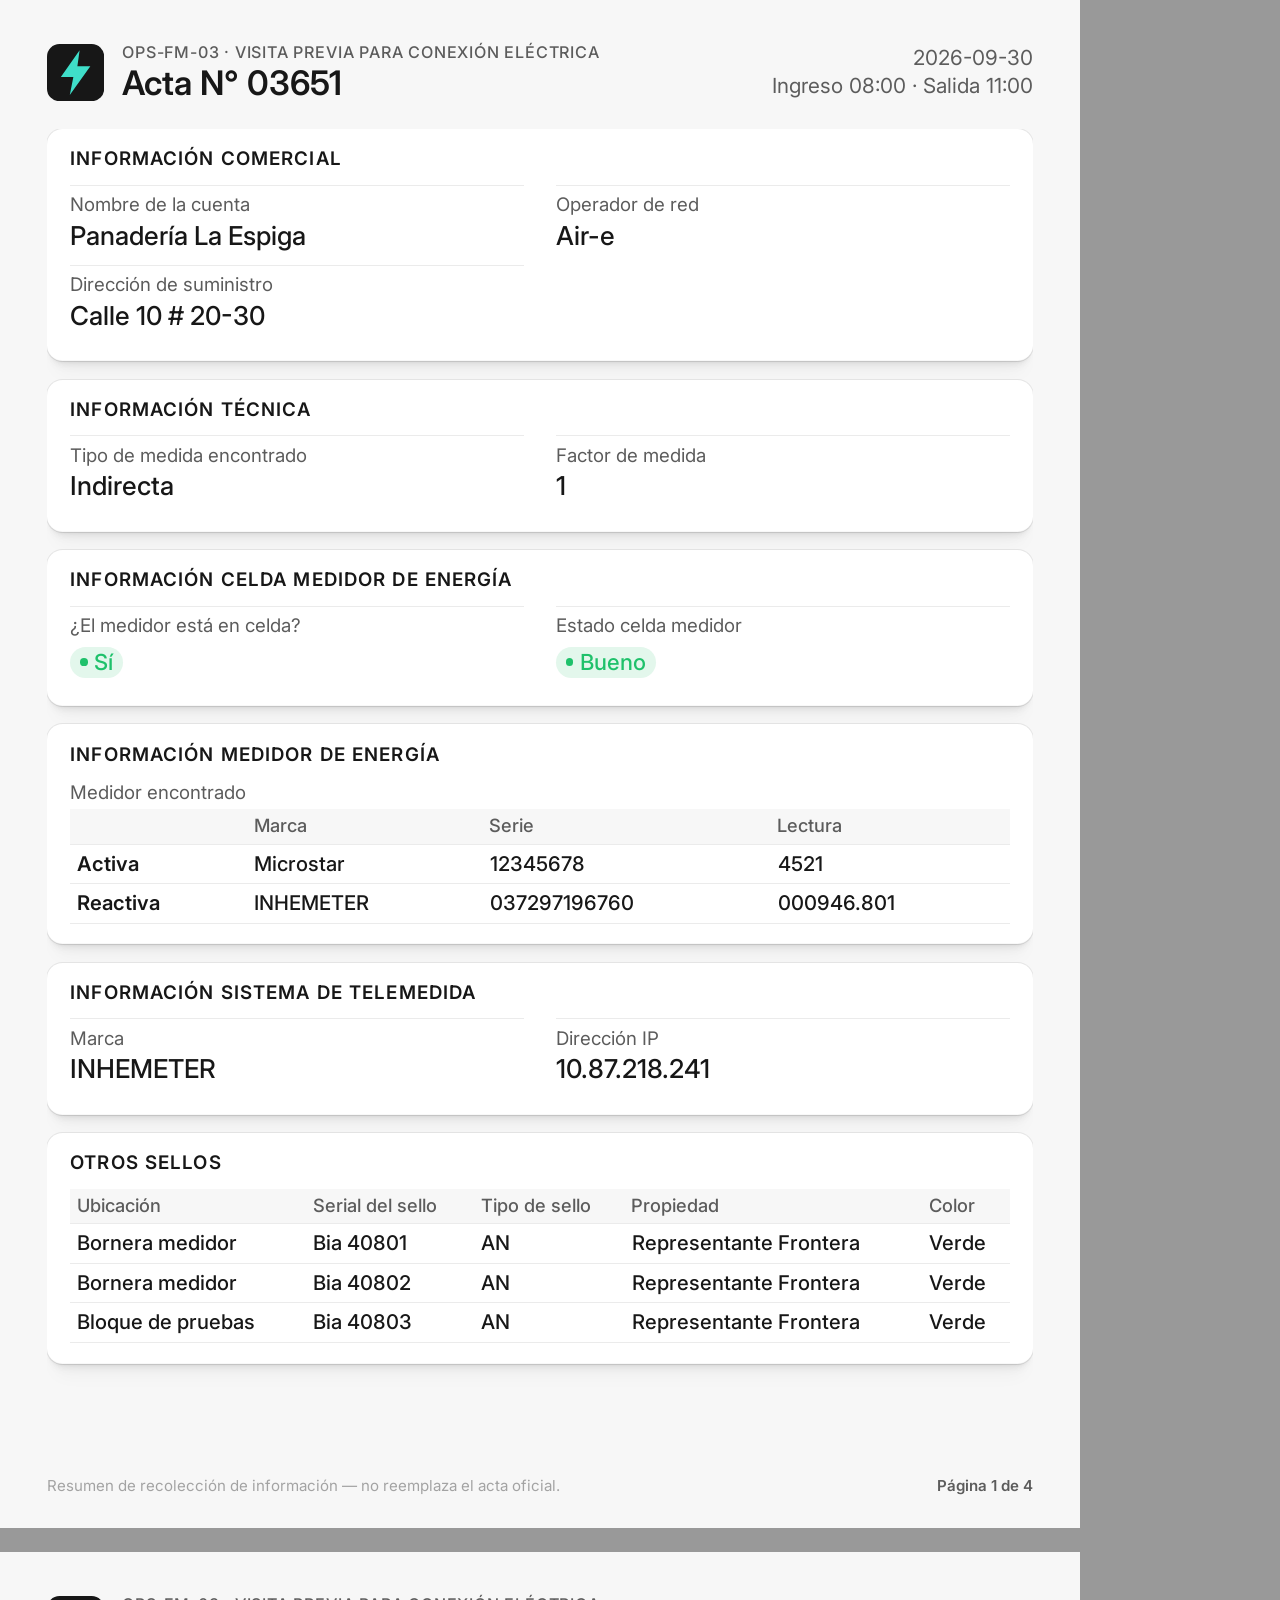
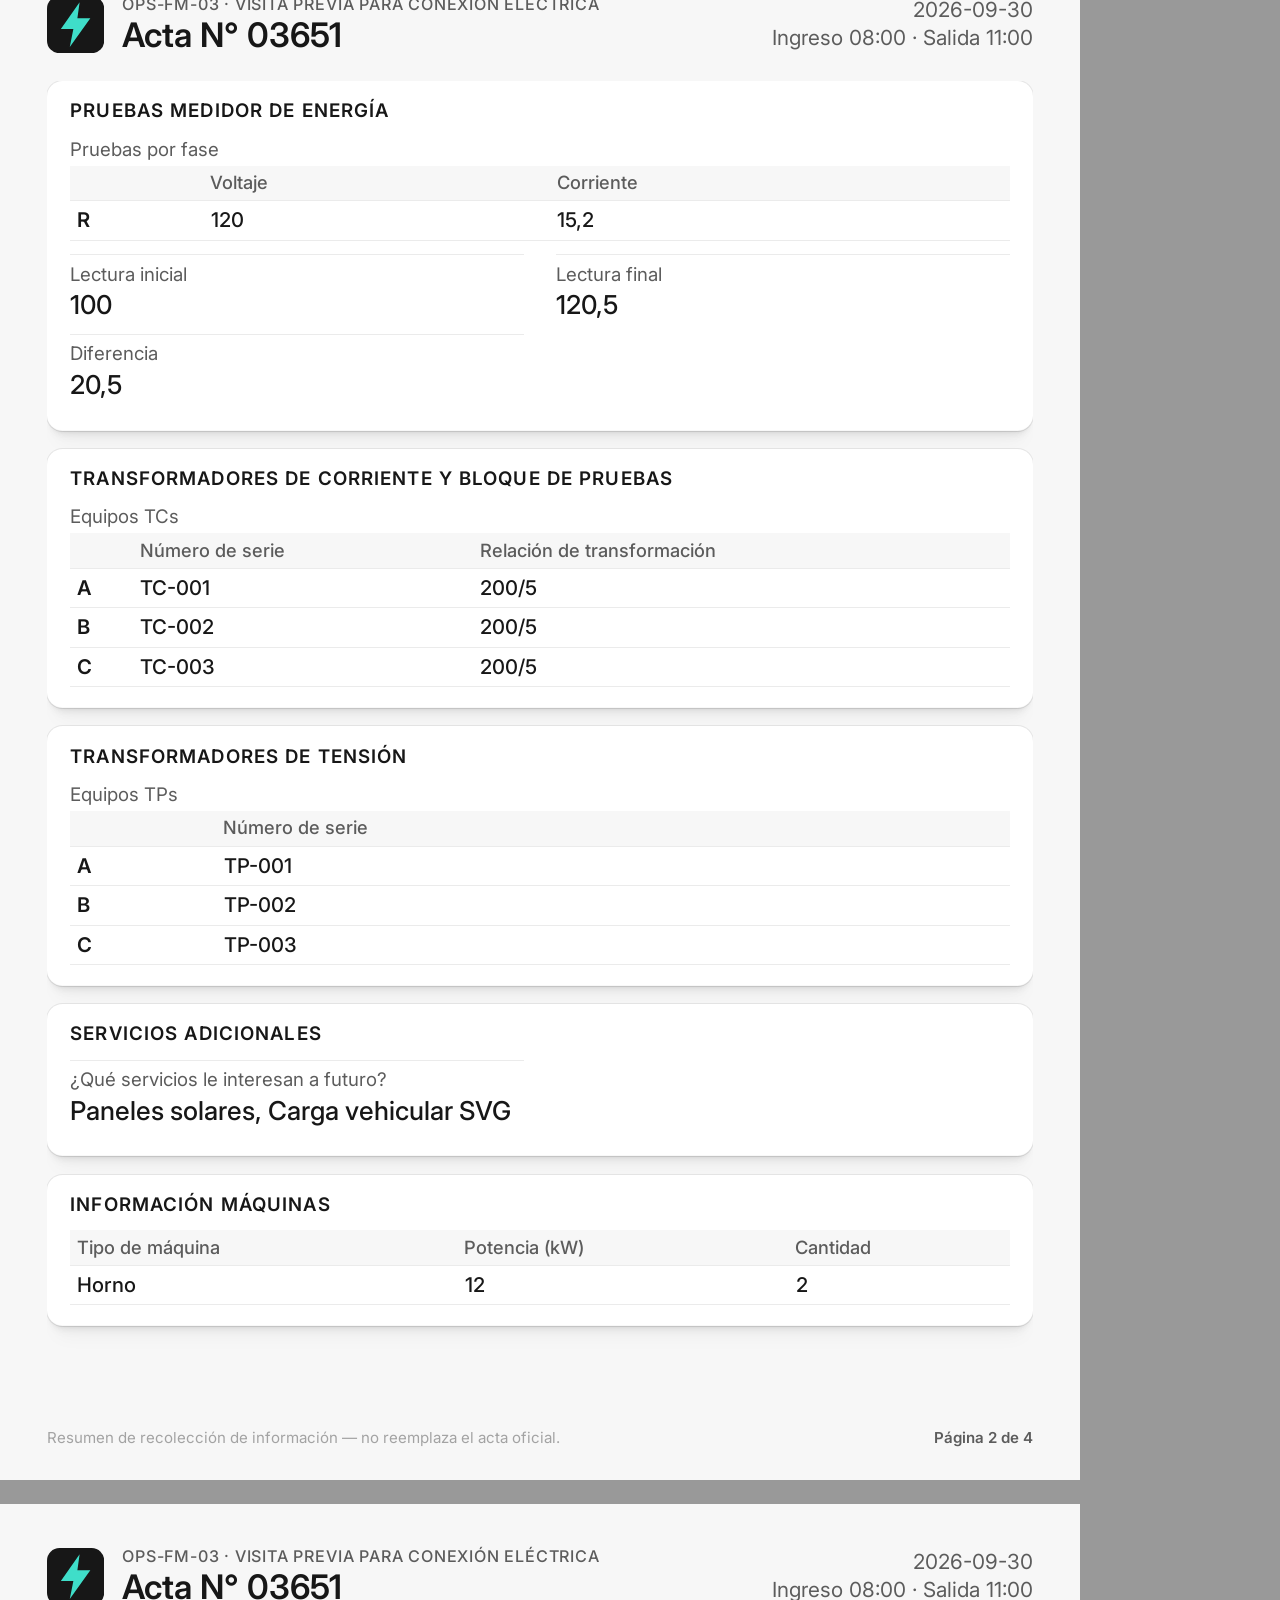
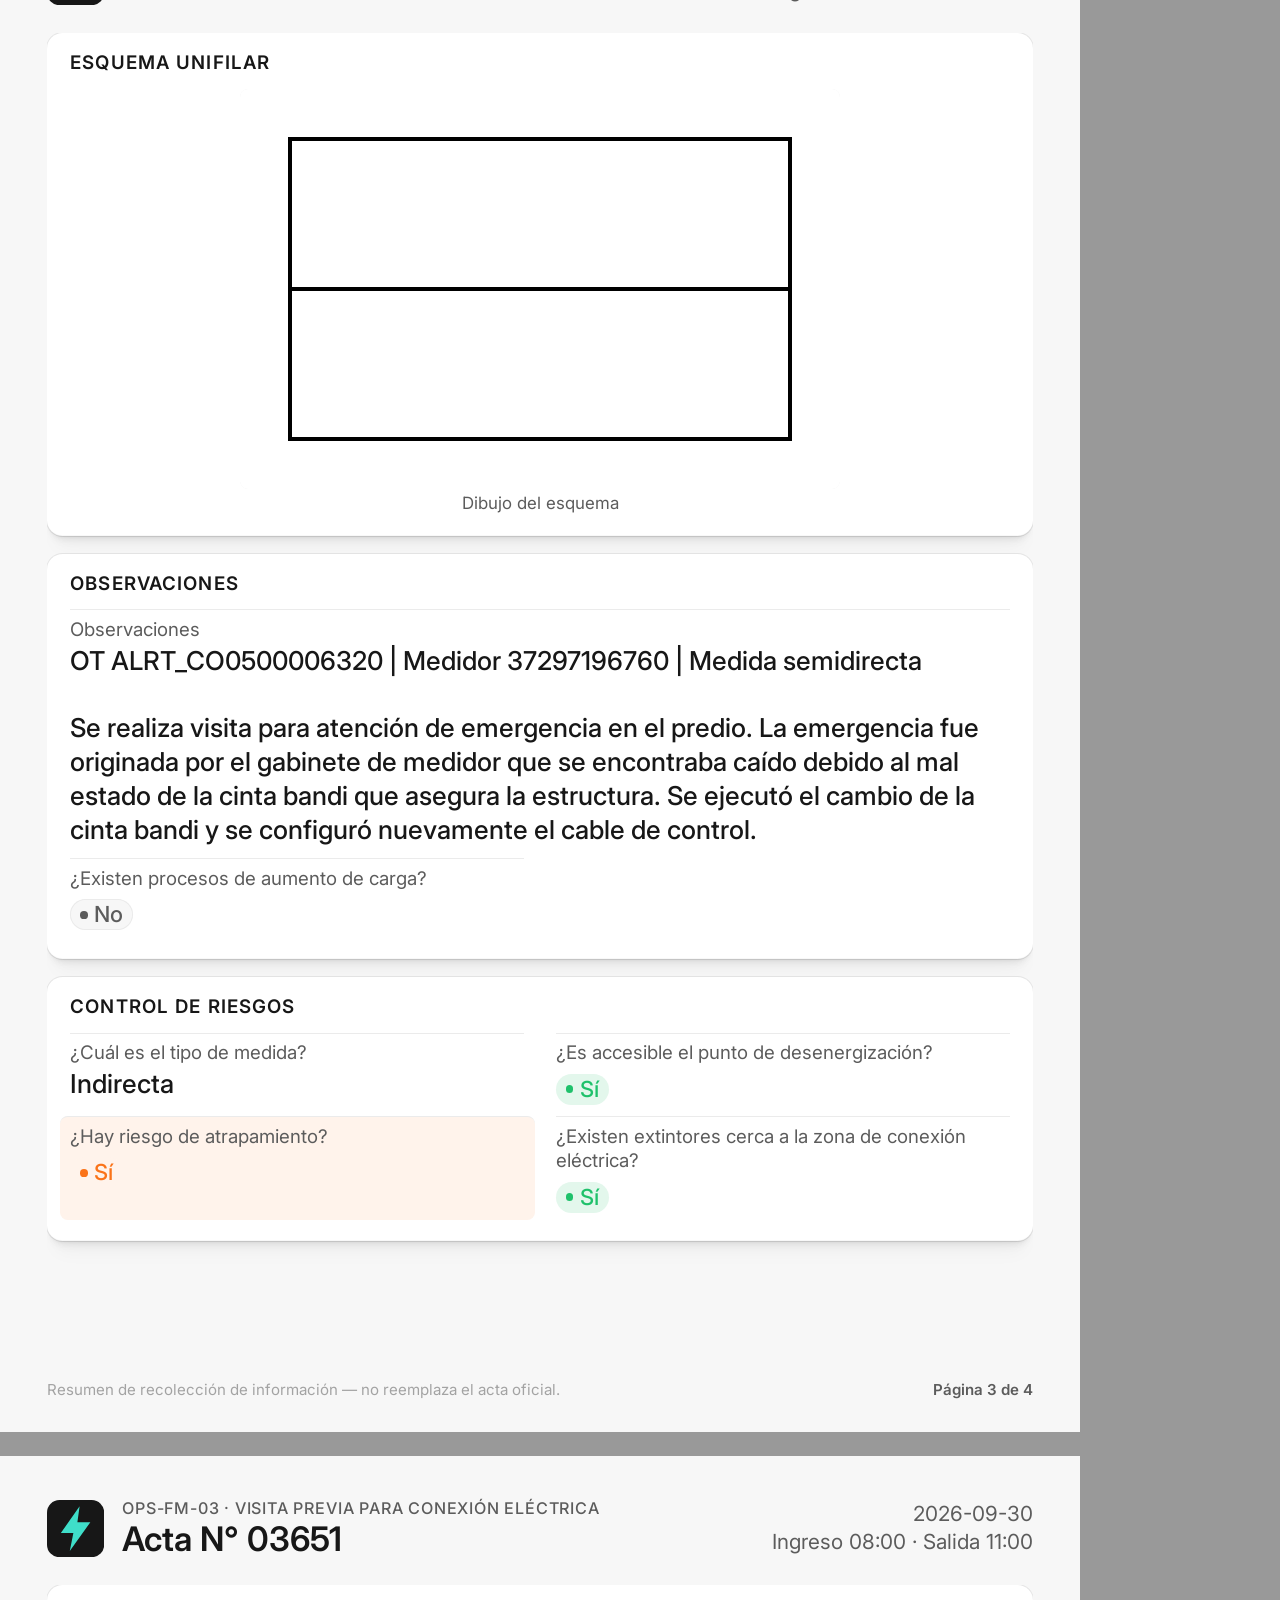
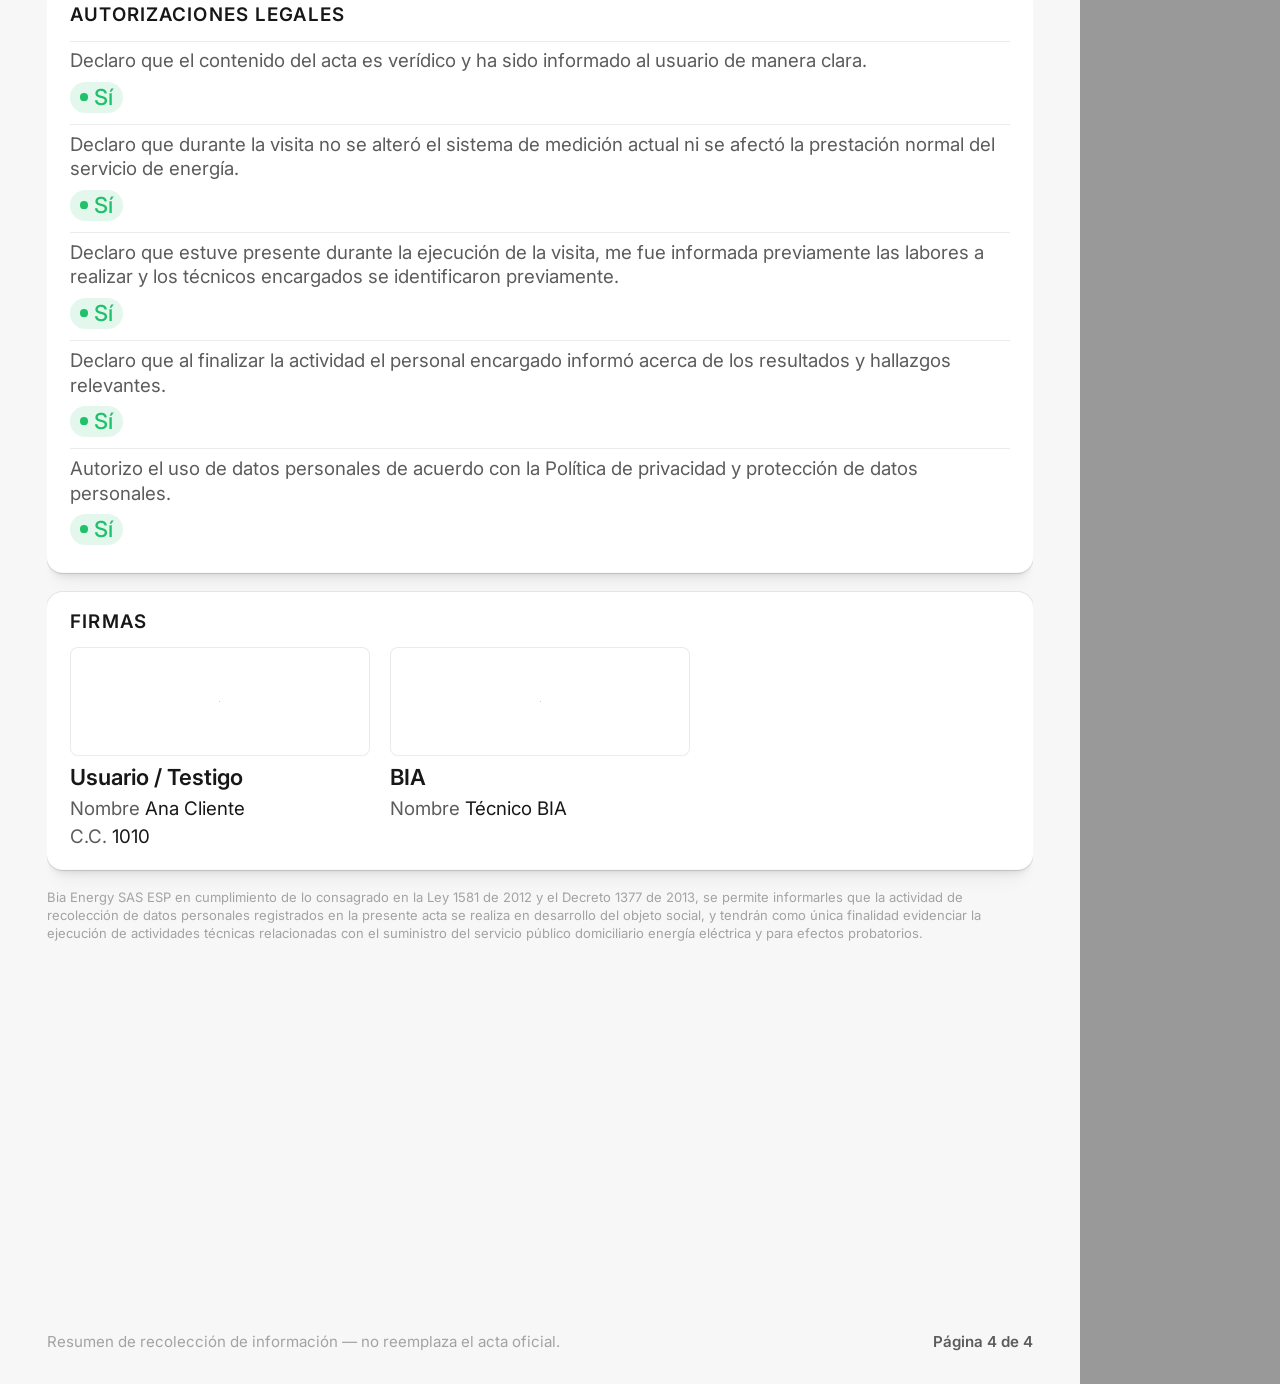
==== commit b0da94df: "feat: resumen en máximo 4 páginas legibles y sección Otros sellos - Las imágenes ahora son páginas t" ====
--- a/tests/sheet-preview.html
+++ b/tests/sheet-preview.html
@@ -2,7 +2,7 @@
 <html lang="es" data-theme="light">
 <head>
 <meta charset="utf-8">
-<title>Vista previa de hojas</title>
+<title>Vista previa de páginas</title>
 <link rel="stylesheet" href="https://fonts.googleapis.com/css2?family=Inter:wght@400;500;600&display=swap">
 <link rel="stylesheet" href="../styles/olibia-tokens.css">
 <link rel="stylesheet" href="../styles/app.css">
@@ -18,24 +18,40 @@
 <script src="../src/sheets.js"></script>
 <script src="fixtures.js"></script>
 <script>
-  /* ?sheet=1|2 muestra una sola hoja; ?largo=1 añade observación de 2000 caracteres sin espacios. */
-  const q = new URLSearchParams(location.search);
-  const a = Fx.indirecta();
-  if (q.get('largo')) Acta.Model.set(a, 'obs.texto', 'SERIE' + 'x'.repeat(1995));
-  Acta.Model.set(a, 'riesgo.q9', 'Sí');
-  Acta.Model.set(a, 'celda.enCelda', 'Sí'); Acta.Model.set(a, 'celda.estado', 'Malo');
-  Acta.Model.set(a, 'serv.interes', ['Paneles solares', 'Carga vehicular SVG']);
-  a.tables.maquinasList = [{ tipo: 'Horno', potenciaKw: '12', cantidad: '2' }];
-  Acta.Model.setCell(a, 'pruebasFase', 'R', 'voltaje', '120'); Acta.Model.setCell(a, 'pruebasFase', 'R', 'corriente', '15,2');
-  Acta.Model.setCell(a, 'sellosMed', 'Cubierta principal · 1', 'serial', 'BIA 10001');
-  Acta.Model.setCell(a, 'sellosMed', 'Cubierta principal · 1', 'color', 'Verde');
-  const c = document.createElement('canvas'); c.width = 600; c.height = 400;
-  const x = c.getContext('2d'); x.fillStyle = '#fff'; x.fillRect(0, 0, 600, 400); x.lineWidth = 4;
-  x.strokeRect(50, 50, 500, 300); x.beginPath(); x.moveTo(50, 200); x.lineTo(550, 200); x.stroke();
-  a.images['unifilar.dibujo'] = c.toDataURL('image/png');
-  const nodes = Acta.Sheets.render(Acta.Sheets.model(a));
-  const only = q.get('sheet');
-  nodes.forEach((n, i) => { if (!only || String(i + 1) === only) document.getElementById('box').appendChild(n); });
+  /* ?page=N muestra una sola página; ?grande=1 usa un acta enorme (observación larga, 30 máquinas, 20 sellos). */
+  (async () => {
+    const q = new URLSearchParams(location.search);
+    const a = Fx.indirecta();
+    Acta.Model.set(a, 'obs.texto', 'OT ALRT_CO0500006320 | Medidor 37297196760 | Medida semidirecta\n\nSe realiza visita para atención de emergencia en el predio. ' +
+      'La emergencia fue originada por el gabinete de medidor que se encontraba caído debido al mal estado de la cinta bandi que asegura la estructura. ' +
+      'Se ejecutó el cambio de la cinta bandi y se configuró nuevamente el cable de control.');
+    Acta.Model.set(a, 'riesgo.q9', 'Sí');
+    Acta.Model.set(a, 'celda.enCelda', 'Sí'); Acta.Model.set(a, 'celda.estado', 'Bueno');
+    Acta.Model.set(a, 'serv.interes', ['Paneles solares', 'Carga vehicular SVG']);
+    Acta.Model.set(a, 'tele.marca', 'INHEMETER'); Acta.Model.set(a, 'tele.ip', '10.87.218.241');
+    a.tables.medidores.Reactiva = { marca: 'INHEMETER', serie: '037297196760', lectura: '000946.801' };
+    a.tables.otrosSellosList = [
+      { ubicacion: 'Bornera medidor', serial: 'Bia 40801', tipo: 'AN', propiedad: 'Representante Frontera', color: 'Verde' },
+      { ubicacion: 'Bornera medidor', serial: 'Bia 40802', tipo: 'AN', propiedad: 'Representante Frontera', color: 'Verde' },
+      { ubicacion: 'Bloque de pruebas', serial: 'Bia 40803', tipo: 'AN', propiedad: 'Representante Frontera', color: 'Verde' }
+    ];
+    a.tables.maquinasList = [{ tipo: 'Horno', potenciaKw: '12', cantidad: '2' }];
+    Acta.Model.setCell(a, 'pruebasFase', 'R', 'voltaje', '120'); Acta.Model.setCell(a, 'pruebasFase', 'R', 'corriente', '15,2');
+    if (q.get('grande')) {
+      Acta.Model.set(a, 'obs.texto', 'Observación larga. '.repeat(120));
+      a.tables.maquinasList = Array.from({ length: 30 }, (_, i) => ({ tipo: 'Máquina ' + (i + 1), potenciaKw: '5', cantidad: '1' }));
+      a.tables.otrosSellosList = Array.from({ length: 20 }, (_, i) => ({ ubicacion: 'Bornera medidor', serial: 'BIA ' + (40800 + i), color: 'Verde' }));
+    }
+    const c = document.createElement('canvas'); c.width = 600; c.height = 400;
+    const x = c.getContext('2d'); x.fillStyle = '#fff'; x.fillRect(0, 0, 600, 400); x.lineWidth = 4;
+    x.strokeRect(50, 50, 500, 300); x.beginPath(); x.moveTo(50, 200); x.lineTo(550, 200); x.stroke();
+    a.images['unifilar.dibujo'] = c.toDataURL('image/png');
+    if (document.fonts) await document.fonts.ready;
+    const pages = await Acta.Sheets.renderPages(Acta.Sheets.model(a));
+    const only = q.get('page');
+    pages.forEach((p, i) => { if (!only || String(i + 1) === only) document.getElementById('box').appendChild(p); });
+    document.title = 'páginas ' + pages.length + ' escala ' + pages[0].style.getPropertyValue('--s') + ' alto ' + pages[0].style.height;
+  })();
 </script>
 </body>
 </html>
--- a/styles/olibia-tokens.css
+++ b/styles/olibia-tokens.css
@@ -1,589 +1,575 @@
-/* Olibia — generated from tokens.json */
-:root, [data-theme="light"] {
-  --color-gray-950: #171717;
-  --color-gray-900: #1c1c1c;
-  --color-gray-850: #212121;
-  --color-gray-800: #262626;
-  --color-gray-700: #333333;
-  --color-gray-600: #5c5c5c;
-  --color-gray-500: #7b7b7b;
-  --color-gray-400: #a3a3a3;
-  --color-gray-300: #d1d1d1;
-  --color-gray-200: #ebebeb;
-  --color-gray-100: #f5f5f5;
-  --color-gray-50: #f7f7f7;
-  --color-gray-0: #ffffff;
-  --color-gray-alpha-24: #a3a3a33d;
-  --color-gray-alpha-16: #a3a3a329;
-  --color-gray-alpha-10: #a3a3a31a;
-  --color-blue-950: #081c3a;
-  --color-blue-900: #0d2d5e;
-  --color-blue-800: #123f87;
-  --color-blue-700: #1a55b0;
-  --color-blue-600: #2b6dd4;
-  --color-blue-500: #3579d8;
-  --color-blue-400: #4087e7;
-  --color-blue-300: #74adef;
-  --color-blue-200: #a8ccf5;
-  --color-blue-100: #cddff9;
-  --color-blue-50: #e8f1fd;
-  --color-blue-alpha-24: #476cff3d;
-  --color-blue-alpha-16: #476cff29;
-  --color-blue-alpha-10: #476cff1a;
-  --color-orange-950: #71330a;
-  --color-orange-900: #96440d;
-  --color-orange-800: #b75310;
-  --color-orange-700: #ce5e12;
-  --color-orange-600: #e16614;
-  --color-orange-500: #fa7319;
-  --color-orange-400: #ffa468;
-  --color-orange-300: #ffc197;
-  --color-orange-200: #ffd9c0;
-  --color-orange-100: #ffe6d5;
-  --color-orange-50: #fff3eb;
-  --color-orange-alpha-24: #fa73193d;
-  --color-orange-alpha-16: #fa731929;
-  --color-orange-alpha-10: #fa73191a;
-  --color-red-950: #681219;
-  --color-red-900: #8b1822;
-  --color-red-800: #ad1f2b;
-  --color-red-700: #d02533;
-  --color-red-600: #e93544;
-  --color-red-500: #fb3748;
-  --color-red-400: #ff6875;
-  --color-red-300: #ff97a0;
-  --color-red-200: #ffc0c5;
-  --color-red-100: #ffd5d8;
-  --color-red-50: #ffebec;
-  --color-red-alpha-24: #fb37483d;
-  --color-red-alpha-16: #fb374829;
-  --color-red-alpha-10: #fb37481a;
-  --color-green-950: #0b4627;
-  --color-green-900: #16643b;
-  --color-green-800: #1a7544;
-  --color-green-700: #178c4e;
-  --color-green-600: #1daf61;
-  --color-green-500: #1fc16b;
-  --color-green-400: #3ee089;
-  --color-green-300: #84ebb4;
-  --color-green-200: #c2f5da;
-  --color-green-100: #d0fbe9;
-  --color-green-50: #e3f7ec;
-  --color-green-alpha-24: #1fc16b3d;
-  --color-green-alpha-16: #1fc16b29;
-  --color-green-alpha-10: #1fc16b1a;
-  --color-yellow-950: #624c18;
-  --color-yellow-900: #86661d;
-  --color-yellow-800: #a78025;
-  --color-yellow-700: #c99a2c;
-  --color-yellow-600: #e6a819;
-  --color-yellow-500: #f6b51e;
-  --color-yellow-400: #ffd268;
-  --color-yellow-300: #ffe097;
-  --color-yellow-200: #ffecc0;
-  --color-yellow-100: #ffefcc;
-  --color-yellow-50: #fffaeb;
-  --color-yellow-alpha-24: #fbc64b3d;
-  --color-yellow-alpha-16: #fbc64b29;
-  --color-yellow-alpha-10: #fbc64b1a;
-  --color-purple-950: #110c36;
-  --color-purple-900: #1d1557;
-  --color-purple-800: #2b217a;
-  --color-purple-700: #3c309e;
-  --color-purple-600: #5043c2;
-  --color-purple-500: #675ae5;
-  --color-purple-400: #897cea;
-  --color-purple-300: #a89eee;
-  --color-purple-200: #c4bdf4;
-  --color-purple-100: #dedaf9;
-  --color-purple-50: #f0eefd;
-  --color-purple-alpha-24: #784def3d;
-  --color-purple-alpha-16: #784def29;
-  --color-purple-alpha-10: #784def1a;
-  --color-sky-950: #124b68;
-  --color-sky-900: #18658b;
-  --color-sky-800: #1f7ead;
-  --color-sky-700: #2597d0;
-  --color-sky-600: #35ade9;
-  --color-sky-500: #47c2ff;
-  --color-sky-400: #68cdff;
-  --color-sky-300: #97dcff;
-  --color-sky-200: #c0eaff;
-  --color-sky-100: #d5f1ff;
-  --color-sky-50: #ebf8ff;
-  --color-sky-alpha-24: #47c2ff3d;
-  --color-sky-alpha-16: #47c2ff29;
-  --color-sky-alpha-10: #47c2ff1a;
-  --color-pink-950: #68123d;
-  --color-pink-900: #8b1852;
-  --color-pink-800: #ad1f66;
-  --color-pink-700: #d0257a;
-  --color-pink-600: #e9358f;
-  --color-pink-500: #fb4ba3;
-  --color-pink-400: #ff68b3;
-  --color-pink-300: #ff97cb;
-  --color-pink-200: #ffc0df;
-  --color-pink-100: #ffd5ea;
-  --color-pink-50: #ffebf4;
-  --color-pink-alpha-24: #fb4ba33d;
-  --color-pink-alpha-16: #fb4ba329;
-  --color-pink-alpha-10: #fb4ba31a;
-  --color-teal-950: #0b463e;
-  --color-teal-900: #16645a;
-  --color-teal-800: #1a7569;
-  --color-teal-700: #178c7d;
-  --color-teal-600: #1daf9c;
-  --color-teal-500: #22d3bb;
-  --color-teal-400: #3fdec9;
-  --color-teal-300: #84ebdd;
-  --color-teal-200: #c2f5ee;
-  --color-teal-100: #d0fbf5;
-  --color-teal-50: #e4fbf8;
-  --color-teal-alpha-24: #22d3bb3d;
-  --color-teal-alpha-16: #22d3bb29;
-  --color-teal-alpha-10: #22d3bb1a;
-  --color-white-alpha-24: #ffffff3d;
-  --color-white-alpha-16: #ffffff29;
-  --color-white-alpha-10: #ffffff1a;
-  --color-black-alpha-24: #1717173d;
-  --color-black-alpha-16: #17171729;
-  --color-black-alpha-10: #1717171a;
-  --color-neutral-950: var(--color-gray-950);
-  --color-neutral-900: var(--color-gray-900);
-  --color-neutral-850: var(--color-gray-850);
-  --color-neutral-800: var(--color-gray-800);
-  --color-neutral-700: var(--color-gray-700);
-  --color-neutral-600: var(--color-gray-600);
-  --color-neutral-500: var(--color-gray-500);
-  --color-neutral-400: var(--color-gray-400);
-  --color-neutral-300: var(--color-gray-300);
-  --color-neutral-200: var(--color-gray-200);
-  --color-neutral-100: var(--color-gray-100);
-  --color-neutral-50: var(--color-gray-50);
-  --color-neutral-0: var(--color-gray-0);
-  --color-neutral-alpha-24: var(--color-gray-alpha-24);
-  --color-neutral-alpha-16: var(--color-gray-alpha-16);
-  --color-neutral-alpha-10: var(--color-gray-alpha-10);
-  --color-primary-dark: var(--color-gray-950);
-  --color-primary-darker: var(--color-gray-900);
-  --color-primary-base: var(--color-gray-950);
-  --color-primary-light: var(--color-gray-100);
-  --color-primary-lighter: var(--color-gray-50);
-  --color-primary-alpha-24: var(--color-black-alpha-24);
-  --color-primary-alpha-16: var(--color-black-alpha-16);
-  --color-primary-alpha-10: var(--color-black-alpha-10);
-  --color-brand-base: var(--color-teal-400);
-  --color-brand-hover: var(--color-teal-700);
-  --color-brand-focus: var(--color-teal-700);
-  --color-brand-soft: var(--color-teal-600);
-  --color-chart-1: var(--color-brand-base);
-  --color-chart-2: var(--color-blue-500);
-  --color-chart-3: var(--color-orange-500);
-  --color-chart-4: var(--color-purple-500);
-  --color-chart-5: var(--color-yellow-500);
-  --color-static-black: #171717;
-  --color-static-white: #ffffff;
-  --color-bg-strong-950: var(--color-neutral-950);
-  --color-bg-surface-800: var(--color-neutral-800);
-  --color-bg-sub-300: var(--color-neutral-300);
-  --color-bg-soft-200: var(--color-neutral-200);
-  --color-bg-weak-50: var(--color-neutral-50);
-  --color-bg-weak-25: var(--color-neutral-50);
-  --color-bg-white-0: var(--color-neutral-0);
-  --color-bg-titled-frame: var(--color-neutral-50);
-  --color-text-strong-950: var(--color-neutral-950);
-  --color-text-sub-600: var(--color-neutral-600);
-  --color-text-soft-400: var(--color-neutral-400);
-  --color-text-disabled-300: var(--color-neutral-300);
-  --color-text-white-0: var(--color-neutral-0);
-  --color-stroke-strong-950: var(--color-neutral-950);
-  --color-stroke-sub-300: var(--color-neutral-300);
-  --color-stroke-soft-200: var(--color-neutral-200);
-  --color-stroke-white-0: var(--color-neutral-0);
-  --color-faded-dark: var(--color-neutral-800);
-  --color-faded-base: var(--color-neutral-500);
-  --color-faded-light: var(--color-neutral-200);
-  --color-faded-lighter: var(--color-neutral-100);
-  --color-information-dark: var(--color-gray-950);
-  --color-information-base: var(--color-gray-500);
-  --color-information-light: var(--color-gray-200);
-  --color-information-lighter: var(--color-gray-50);
-  --color-warning-dark: var(--color-orange-950);
-  --color-warning-base: var(--color-orange-500);
-  --color-warning-light: var(--color-orange-200);
-  --color-warning-lighter: var(--color-orange-50);
-  --color-error-dark: var(--color-red-950);
-  --color-error-base: var(--color-red-500);
-  --color-error-light: var(--color-red-200);
-  --color-error-lighter: var(--color-red-50);
-  --color-success-dark: var(--color-green-950);
-  --color-success-base: var(--color-green-500);
-  --color-success-light: var(--color-green-200);
-  --color-success-lighter: var(--color-green-50);
-  --color-away-dark: var(--color-yellow-950);
-  --color-away-base: var(--color-yellow-500);
-  --color-away-light: var(--color-yellow-200);
-  --color-away-lighter: var(--color-yellow-50);
-  --color-feature-dark: var(--color-purple-950);
-  --color-feature-base: var(--color-purple-500);
-  --color-feature-light: var(--color-purple-200);
-  --color-feature-lighter: var(--color-purple-50);
-  --color-verified-dark: var(--color-sky-950);
-  --color-verified-base: var(--color-sky-500);
-  --color-verified-light: var(--color-sky-200);
-  --color-verified-lighter: var(--color-sky-50);
-  --color-highlighted-dark: var(--color-pink-950);
-  --color-highlighted-base: var(--color-pink-500);
-  --color-highlighted-light: var(--color-pink-200);
-  --color-highlighted-lighter: var(--color-pink-50);
-  --color-stable-dark: var(--color-teal-950);
-  --color-stable-base: var(--color-teal-500);
-  --color-stable-light: var(--color-teal-200);
-  --color-stable-lighter: var(--color-teal-50);
-  --color-overlay: #3333333d;
-  --glass-bg: rgb(255 255 255 / 0.5);
-  --shadow-regular-xs: 0 1px 2px 0 #0a0d1408;
-  --shadow-regular-sm: 0 2px 4px #1b1c1d0a;
-  --shadow-regular-md: 0 16px 32px -12px #0e121b1a;
-  --shadow-button-primary-focus: 0 0 0 2px #ffffff, 0 0 0 4px #1717171a;
-  --shadow-button-important-focus: 0 0 0 2px #ffffff, 0 0 0 4px #a3a3a329;
-  --shadow-button-error-focus: 0 0 0 2px #ffffff, 0 0 0 4px #fb37481a;
-  --shadow-fancy-neutral: 0 1px 2px 0 #1b1c1d7a, 0 0 0 1px #242628;
-  --shadow-fancy-primary: 0 1px 2px 0 #0e121b3d, 0 0 0 1px #171717;
-  --shadow-fancy-error: 0 1px 2px 0 #0e121b3d, 0 0 0 1px #fb3748;
-  --shadow-card: inset 0 -1px 1px -0.5px rgba(23,23,23,0.06), 0 0 0 1px rgba(23,23,23,0.08), 0 1px 1px -0.5px rgba(23,23,23,0.04), 0 3px 3px -1.5px rgba(23,23,23,0.04), 0 6px 6px -3px rgba(23,23,23,0.04), 0 10px 10px -5px rgba(23,23,23,0.04), 0 20px 20px -10px rgba(23,23,23,0.04);
-  --shadow-tooltip: 0 12px 24px 0 #0e121b0f, 0 1px 2px 0 #0e121b08;
-  --shadow-switch-thumb: 0 4px 8px 0 #1b1c1d0f, 0 2px 4px 0 #0e121b14;
-  --glass-shadow: inset 0 1px 0 0 rgba(255,255,255,1), inset 0 0 0 1px rgba(0,0,0,0.04), 0 0 0 1px rgba(0,0,0,0.06), 0 4px 8px 0 rgba(0,0,0,0.06);
-}
-[data-theme="dark"] {
-  --color-neutral-950: var(--color-gray-950);
-  --color-neutral-900: var(--color-gray-900);
-  --color-neutral-850: var(--color-gray-850);
-  --color-neutral-800: var(--color-gray-800);
-  --color-neutral-700: var(--color-gray-700);
-  --color-neutral-600: var(--color-gray-600);
-  --color-neutral-500: var(--color-gray-500);
-  --color-neutral-400: var(--color-gray-400);
-  --color-neutral-300: var(--color-gray-300);
-  --color-neutral-200: var(--color-gray-200);
-  --color-neutral-100: var(--color-gray-100);
-  --color-neutral-50: var(--color-gray-50);
-  --color-neutral-0: var(--color-gray-0);
-  --color-neutral-alpha-24: var(--color-gray-alpha-24);
-  --color-neutral-alpha-16: var(--color-gray-alpha-16);
-  --color-neutral-alpha-10: var(--color-gray-alpha-10);
-  --color-primary-dark: var(--color-gray-700);
-  --color-primary-darker: var(--color-gray-800);
-  --color-primary-base: var(--color-neutral-0);
-  --color-primary-light: var(--color-white-alpha-16);
-  --color-primary-lighter: var(--color-white-alpha-10);
-  --color-primary-alpha-24: var(--color-black-alpha-24);
-  --color-primary-alpha-16: var(--color-black-alpha-16);
-  --color-primary-alpha-10: var(--color-white-alpha-10);
-  --color-brand-base: var(--color-teal-500);
-  --color-brand-hover: var(--color-teal-300);
-  --color-brand-focus: var(--color-teal-300);
-  --color-brand-soft: var(--color-teal-600);
-  --color-chart-1: var(--color-brand-base);
-  --color-chart-2: var(--color-blue-400);
-  --color-chart-3: var(--color-orange-400);
-  --color-chart-4: var(--color-purple-400);
-  --color-chart-5: var(--color-yellow-400);
-  --color-bg-strong-950: var(--color-neutral-0);
-  --color-bg-surface-800: var(--color-neutral-200);
-  --color-bg-sub-300: var(--color-neutral-600);
-  --color-bg-soft-200: var(--color-neutral-700);
-  --color-bg-weak-50: var(--color-neutral-800);
-  --color-bg-weak-25: var(--color-neutral-900);
-  --color-bg-white-0: var(--color-neutral-950);
-  --color-bg-titled-frame: var(--color-neutral-850);
-  --color-text-strong-950: var(--color-neutral-0);
-  --color-text-sub-600: var(--color-neutral-400);
-  --color-text-soft-400: var(--color-neutral-500);
-  --color-text-disabled-300: var(--color-neutral-600);
-  --color-text-white-0: var(--color-neutral-950);
-  --color-stroke-strong-950: var(--color-neutral-0);
-  --color-stroke-sub-300: var(--color-neutral-600);
-  --color-stroke-soft-200: var(--color-neutral-800);
-  --color-stroke-white-0: var(--color-neutral-950);
-  --color-faded-dark: var(--color-neutral-300);
-  --color-faded-base: var(--color-neutral-500);
-  --color-faded-light: var(--color-neutral-alpha-24);
-  --color-faded-lighter: var(--color-neutral-alpha-10);
-  --color-information-dark: var(--color-gray-400);
-  --color-information-base: var(--color-gray-500);
-  --color-information-light: var(--color-gray-alpha-24);
-  --color-information-lighter: var(--color-gray-alpha-16);
-  --color-warning-dark: var(--color-orange-400);
-  --color-warning-base: var(--color-orange-600);
-  --color-warning-light: var(--color-orange-alpha-24);
-  --color-warning-lighter: var(--color-orange-alpha-16);
-  --color-error-dark: var(--color-red-400);
-  --color-error-base: var(--color-red-600);
-  --color-error-light: var(--color-red-alpha-24);
-  --color-error-lighter: var(--color-red-alpha-16);
-  --color-success-dark: var(--color-green-400);
-  --color-success-base: var(--color-green-600);
-  --color-success-light: var(--color-green-alpha-16);
-  --color-success-lighter: var(--color-green-alpha-10);
-  --color-away-dark: var(--color-yellow-400);
-  --color-away-base: var(--color-yellow-600);
-  --color-away-light: var(--color-yellow-alpha-24);
-  --color-away-lighter: var(--color-yellow-alpha-16);
-  --color-feature-dark: var(--color-purple-400);
-  --color-feature-base: var(--color-purple-500);
-  --color-feature-light: var(--color-purple-alpha-24);
-  --color-feature-lighter: var(--color-purple-alpha-16);
-  --color-verified-dark: var(--color-sky-400);
-  --color-verified-base: var(--color-sky-600);
-  --color-verified-light: var(--color-sky-alpha-24);
-  --color-verified-lighter: var(--color-sky-alpha-16);
-  --color-highlighted-dark: var(--color-pink-400);
-  --color-highlighted-base: var(--color-pink-600);
-  --color-highlighted-light: var(--color-pink-alpha-24);
-  --color-highlighted-lighter: var(--color-pink-alpha-16);
-  --color-stable-dark: var(--color-teal-400);
-  --color-stable-base: var(--color-teal-600);
-  --color-stable-light: var(--color-teal-alpha-24);
-  --color-stable-lighter: var(--color-teal-alpha-16);
-  --color-overlay: #3333338f;
-  --glass-bg: rgb(23 23 23 / 0.75);
-  --shadow-fancy-neutral: 0 0 0 1px #d1d1d1;
-  --shadow-fancy-primary: 0 0 0 1px #d1d1d1;
-  --shadow-card: inset 0 -1px 1px -0.5px rgba(23,23,23,0.04), 0 0 0 1px #262626, 0 1px 1px -0.5px rgba(23,23,23,0), 0 3px 3px -1.5px rgba(23,23,23,0);
-  --glass-shadow: inset 0 1px 0 0 rgba(255,255,255,0.12), inset 0 0 0 1px rgba(255,255,255,0.03), 0 0 0 1px rgba(0,0,0,0.1), 0 4px 8px 0 rgba(0,0,0,0.1);
-}
-:root {
-  --radius-4: 0.25rem;
-  --radius-6: 0.375rem;
-  --radius-8: 0.5rem;
-  --radius-10: 0.625rem;
-  --radius-12: 0.75rem;
-  --radius-16: 1rem;
-  --radius-20: 1.25rem;
-  --radius-full: 9999px;
-  --duration-extra-fast: 100ms;
-  --duration-fast: 200ms;
-  --duration-normal: 300ms;
-  --duration-slow: 400ms;
-  --duration-extra-slow: 500ms;
-  --ease-out: cubic-bezier(0, 0, 0.2, 1);
-  --ease-bia: cubic-bezier(0.22, 1, 0.36, 1);
-  --font-weight-title: 500;
-  --font-weight-regular: 400;
-  --font-weight-medium: 500;
-  --backdrop-blur-sm: blur(8px);
-  --backdrop-blur-md: blur(16px);
-  --backdrop-blur-lg: blur(24px);
-  --backdrop-blur-xl: blur(40px);
-  --glass-fill: radial-gradient(ellipse 80% 70% at 50% 100%, rgb(255 255 255 / 0.85) 0%, rgb(235 235 235 / 0.4) 75%);
-  --font-sans: 'Inter', -apple-system, BlinkMacSystemFont, 'Segoe UI', Roboto, Helvetica, Arial, sans-serif;
-  --font-display: 'Season Mix', 'Inter', sans-serif;
-  --text-text-title-h1: 400 3.5rem/4rem var(--font-sans);
-  --text-text-title-h2: 400 3rem/3.5rem var(--font-sans);
-  --text-text-title-h3: 400 2.5rem/3rem var(--font-sans);
-  --text-text-title-h4: 400 2rem/2.5rem var(--font-sans);
-  --text-text-title-h5: 400 1.5rem/2rem var(--font-sans);
-  --text-text-title-h6: 400 1.25rem/1.75rem var(--font-sans);
-  --text-text-label-xl: 400 1.5rem/2rem var(--font-sans);
-  --text-text-label-lg: 400 1.125rem/1.5rem var(--font-sans);
-  --text-text-label-md: 400 1rem/1.5rem var(--font-sans);
-  --text-text-label-sm: 400 0.875rem/1.25rem var(--font-sans);
-  --text-text-label-xs: 400 0.75rem/1rem var(--font-sans);
-  --text-text-label-2xs: 400 0.6875rem/1rem var(--font-sans);
-  --text-text-paragraph-xl: 400 1.5rem/2rem var(--font-sans);
-  --text-text-paragraph-lg: 400 1.125rem/1.5rem var(--font-sans);
-  --text-text-paragraph-md: 400 1rem/1.5rem var(--font-sans);
-  --text-text-paragraph-sm: 400 0.875rem/1.25rem var(--font-sans);
-  --text-text-paragraph-xs: 400 0.75rem/1rem var(--font-sans);
-  --text-text-subheading-md: 400 1rem/1.5rem var(--font-sans);
-  --text-text-subheading-sm: 400 0.875rem/1.25rem var(--font-sans);
-  --text-text-subheading-xs: 400 0.75rem/1rem var(--font-sans);
-  --text-text-subheading-2xs: 400 0.6875rem/0.75rem var(--font-sans);
-  --text-text-doc-label: 400 1.125rem/2rem var(--font-sans);
-  --text-text-doc-paragraph: 400 1.125rem/2rem var(--font-sans);
-  --text-body: 400 14px/20px var(--font-sans); /* From `body` in tokens/effects.css. */
-}
-.text-title-h1 {
-  font-family: var(--font-sans);
-  font-size: 3.5rem;
-  line-height: 4rem;
-  font-weight: 400;
-  letter-spacing: -0.01em;
-}
-.text-title-h2 {
-  font-family: var(--font-sans);
-  font-size: 3rem;
-  line-height: 3.5rem;
-  font-weight: 400;
-  letter-spacing: -0.01em;
-}
-.text-title-h3 {
-  font-family: var(--font-sans);
-  font-size: 2.5rem;
-  line-height: 3rem;
-  font-weight: 400;
-  letter-spacing: -0.01em;
-}
-.text-title-h4 {
-  font-family: var(--font-sans);
-  font-size: 2rem;
-  line-height: 2.5rem;
-  font-weight: 400;
-  letter-spacing: -0.005em;
-}
-.text-title-h5 {
-  font-family: var(--font-sans);
-  font-size: 1.5rem;
-  line-height: 2rem;
-  font-weight: 400;
-  letter-spacing: 0em;
-}
-.text-title-h6 {
-  font-family: var(--font-sans);
-  font-size: 1.25rem;
-  line-height: 1.75rem;
-  font-weight: 400;
-  letter-spacing: 0em;
-}
-.text-label-xl {
-  font-family: var(--font-sans);
-  font-size: 1.5rem;
-  line-height: 2rem;
-  font-weight: 400;
-  letter-spacing: -0.02em;
-}
-.text-label-lg {
-  font-family: var(--font-sans);
-  font-size: 1.125rem;
-  line-height: 1.5rem;
-  font-weight: 400;
-  letter-spacing: -0.02em;
-}
-.text-label-md {
-  font-family: var(--font-sans);
-  font-size: 1rem;
-  line-height: 1.5rem;
-  font-weight: 400;
-  letter-spacing: -0.02em;
-}
-.text-label-sm {
-  font-family: var(--font-sans);
-  font-size: 0.875rem;
-  line-height: 1.25rem;
-  font-weight: 400;
-  letter-spacing: -0.02em;
-}
-.text-label-xs {
-  font-family: var(--font-sans);
-  font-size: 0.75rem;
-  line-height: 1rem;
-  font-weight: 400;
-  letter-spacing: -0.02em;
-}
-.text-label-2xs {
-  font-family: var(--font-sans);
-  font-size: 0.6875rem;
-  line-height: 1rem;
-  font-weight: 400;
-  letter-spacing: -0.02em;
-}
-.text-paragraph-xl {
-  font-family: var(--font-sans);
-  font-size: 1.5rem;
-  line-height: 2rem;
-  font-weight: 400;
-  letter-spacing: -0.02em;
-}
-.text-paragraph-lg {
-  font-family: var(--font-sans);
-  font-size: 1.125rem;
-  line-height: 1.5rem;
-  font-weight: 400;
-  letter-spacing: -0.02em;
-}
-.text-paragraph-md {
-  font-family: var(--font-sans);
-  font-size: 1rem;
-  line-height: 1.5rem;
-  font-weight: 400;
-  letter-spacing: -0.02em;
-}
-.text-paragraph-sm {
-  font-family: var(--font-sans);
-  font-size: 0.875rem;
-  line-height: 1.25rem;
-  font-weight: 400;
-  letter-spacing: -0.02em;
-}
-.text-paragraph-xs {
-  font-family: var(--font-sans);
-  font-size: 0.75rem;
-  line-height: 1rem;
-  font-weight: 400;
-  letter-spacing: -0.02em;
-}
-.text-subheading-md {
-  font-family: var(--font-sans);
-  font-size: 1rem;
-  line-height: 1.5rem;
-  font-weight: 400;
-  letter-spacing: 0.06em;
-}
-.text-subheading-sm {
-  font-family: var(--font-sans);
-  font-size: 0.875rem;
-  line-height: 1.25rem;
-  font-weight: 400;
-  letter-spacing: 0.06em;
-}
-.text-subheading-xs {
-  font-family: var(--font-sans);
-  font-size: 0.75rem;
-  line-height: 1rem;
-  font-weight: 400;
-  letter-spacing: 0.04em;
-}
-.text-subheading-2xs {
-  font-family: var(--font-sans);
-  font-size: 0.6875rem;
-  line-height: 0.75rem;
-  font-weight: 400;
-  letter-spacing: 0.02em;
-}
-.text-doc-label {
-  font-family: var(--font-sans);
-  font-size: 1.125rem;
-  line-height: 2rem;
-  font-weight: 400;
-  letter-spacing: -0.02em;
-}
-.text-doc-paragraph {
-  font-family: var(--font-sans);
-  font-size: 1.125rem;
-  line-height: 2rem;
-  font-weight: 400;
-  letter-spacing: -0.02em;
-}
-.body {
-  font-family: var(--font-sans);
-  font-size: 14px;
-  line-height: 20px;
-  font-weight: 400;
-  letter-spacing: -0.02em;
-}
-@font-face {
-  font-family: "Season Mix";
-  src: url("fonts/SeasonMix-TRIAL-Regular.ttf") format("truetype");
-  font-weight: 400;
-  font-style: normal;
-  font-display: swap;
-}
-@font-face {
-  font-family: "Season Mix";
-  src: url("fonts/SeasonMix-TRIAL-Medium.ttf") format("truetype");
-  font-weight: 500;
-  font-style: normal;
-  font-display: swap;
-}
+/* Olibia — generated from tokens.json */
+:root, [data-theme="light"] {
+  --color-gray-950: #171717;
+  --color-gray-900: #1c1c1c;
+  --color-gray-850: #212121;
+  --color-gray-800: #262626;
+  --color-gray-700: #333333;
+  --color-gray-600: #5c5c5c;
+  --color-gray-500: #7b7b7b;
+  --color-gray-400: #a3a3a3;
+  --color-gray-300: #d1d1d1;
+  --color-gray-200: #ebebeb;
+  --color-gray-100: #f5f5f5;
+  --color-gray-50: #f7f7f7;
+  --color-gray-0: #ffffff;
+  --color-gray-alpha-24: #a3a3a33d;
+  --color-gray-alpha-16: #a3a3a329;
+  --color-gray-alpha-10: #a3a3a31a;
+  --color-blue-950: #081c3a;
+  --color-blue-900: #0d2d5e;
+  --color-blue-800: #123f87;
+  --color-blue-700: #1a55b0;
+  --color-blue-600: #2b6dd4;
+  --color-blue-500: #3579d8;
+  --color-blue-400: #4087e7;
+  --color-blue-300: #74adef;
+  --color-blue-200: #a8ccf5;
+  --color-blue-100: #cddff9;
+  --color-blue-50: #e8f1fd;
+  --color-blue-alpha-24: #476cff3d;
+  --color-blue-alpha-16: #476cff29;
+  --color-blue-alpha-10: #476cff1a;
+  --color-orange-950: #71330a;
+  --color-orange-900: #96440d;
+  --color-orange-800: #b75310;
+  --color-orange-700: #ce5e12;
+  --color-orange-600: #e16614;
+  --color-orange-500: #fa7319;
+  --color-orange-400: #ffa468;
+  --color-orange-300: #ffc197;
+  --color-orange-200: #ffd9c0;
+  --color-orange-100: #ffe6d5;
+  --color-orange-50: #fff3eb;
+  --color-orange-alpha-24: #fa73193d;
+  --color-orange-alpha-16: #fa731929;
+  --color-orange-alpha-10: #fa73191a;
+  --color-red-950: #681219;
+  --color-red-900: #8b1822;
+  --color-red-800: #ad1f2b;
+  --color-red-700: #d02533;
+  --color-red-600: #e93544;
+  --color-red-500: #fb3748;
+  --color-red-400: #ff6875;
+  --color-red-300: #ff97a0;
+  --color-red-200: #ffc0c5;
+  --color-red-100: #ffd5d8;
+  --color-red-50: #ffebec;
+  --color-red-alpha-24: #fb37483d;
+  --color-red-alpha-16: #fb374829;
+  --color-red-alpha-10: #fb37481a;
+  --color-green-950: #0b4627;
+  --color-green-900: #16643b;
+  --color-green-800: #1a7544;
+  --color-green-700: #178c4e;
+  --color-green-600: #1daf61;
+  --color-green-500: #1fc16b;
+  --color-green-400: #3ee089;
+  --color-green-300: #84ebb4;
+  --color-green-200: #c2f5da;
+  --color-green-100: #d0fbe9;
+  --color-green-50: #e3f7ec;
+  --color-green-alpha-24: #1fc16b3d;
+  --color-green-alpha-16: #1fc16b29;
+  --color-green-alpha-10: #1fc16b1a;
+  --color-yellow-950: #624c18;
+  --color-yellow-900: #86661d;
+  --color-yellow-800: #a78025;
+  --color-yellow-700: #c99a2c;
+  --color-yellow-600: #e6a819;
+  --color-yellow-500: #f6b51e;
+  --color-yellow-400: #ffd268;
+  --color-yellow-300: #ffe097;
+  --color-yellow-200: #ffecc0;
+  --color-yellow-100: #ffefcc;
+  --color-yellow-50: #fffaeb;
+  --color-yellow-alpha-24: #fbc64b3d;
+  --color-yellow-alpha-16: #fbc64b29;
+  --color-yellow-alpha-10: #fbc64b1a;
+  --color-purple-950: #110c36;
+  --color-purple-900: #1d1557;
+  --color-purple-800: #2b217a;
+  --color-purple-700: #3c309e;
+  --color-purple-600: #5043c2;
+  --color-purple-500: #675ae5;
+  --color-purple-400: #897cea;
+  --color-purple-300: #a89eee;
+  --color-purple-200: #c4bdf4;
+  --color-purple-100: #dedaf9;
+  --color-purple-50: #f0eefd;
+  --color-purple-alpha-24: #784def3d;
+  --color-purple-alpha-16: #784def29;
+  --color-purple-alpha-10: #784def1a;
+  --color-sky-950: #124b68;
+  --color-sky-900: #18658b;
+  --color-sky-800: #1f7ead;
+  --color-sky-700: #2597d0;
+  --color-sky-600: #35ade9;
+  --color-sky-500: #47c2ff;
+  --color-sky-400: #68cdff;
+  --color-sky-300: #97dcff;
+  --color-sky-200: #c0eaff;
+  --color-sky-100: #d5f1ff;
+  --color-sky-50: #ebf8ff;
+  --color-sky-alpha-24: #47c2ff3d;
+  --color-sky-alpha-16: #47c2ff29;
+  --color-sky-alpha-10: #47c2ff1a;
+  --color-pink-950: #68123d;
+  --color-pink-900: #8b1852;
+  --color-pink-800: #ad1f66;
+  --color-pink-700: #d0257a;
+  --color-pink-600: #e9358f;
+  --color-pink-500: #fb4ba3;
+  --color-pink-400: #ff68b3;
+  --color-pink-300: #ff97cb;
+  --color-pink-200: #ffc0df;
+  --color-pink-100: #ffd5ea;
+  --color-pink-50: #ffebf4;
+  --color-pink-alpha-24: #fb4ba33d;
+  --color-pink-alpha-16: #fb4ba329;
+  --color-pink-alpha-10: #fb4ba31a;
+  --color-teal-950: #0b463e;
+  --color-teal-900: #16645a;
+  --color-teal-800: #1a7569;
+  --color-teal-700: #178c7d;
+  --color-teal-600: #1daf9c;
+  --color-teal-500: #22d3bb;
+  --color-teal-400: #3fdec9;
+  --color-teal-300: #84ebdd;
+  --color-teal-200: #c2f5ee;
+  --color-teal-100: #d0fbf5;
+  --color-teal-50: #e4fbf8;
+  --color-teal-alpha-24: #22d3bb3d;
+  --color-teal-alpha-16: #22d3bb29;
+  --color-teal-alpha-10: #22d3bb1a;
+  --color-white-alpha-24: #ffffff3d;
+  --color-white-alpha-16: #ffffff29;
+  --color-white-alpha-10: #ffffff1a;
+  --color-black-alpha-24: #1717173d;
+  --color-black-alpha-16: #17171729;
+  --color-black-alpha-10: #1717171a;
+  --color-neutral-950: var(--color-gray-950);
+  --color-neutral-900: var(--color-gray-900);
+  --color-neutral-850: var(--color-gray-850);
+  --color-neutral-800: var(--color-gray-800);
+  --color-neutral-700: var(--color-gray-700);
+  --color-neutral-600: var(--color-gray-600);
+  --color-neutral-500: var(--color-gray-500);
+  --color-neutral-400: var(--color-gray-400);
+  --color-neutral-300: var(--color-gray-300);
+  --color-neutral-200: var(--color-gray-200);
+  --color-neutral-100: var(--color-gray-100);
+  --color-neutral-50: var(--color-gray-50);
+  --color-neutral-0: var(--color-gray-0);
+  --color-neutral-alpha-24: var(--color-gray-alpha-24);
+  --color-neutral-alpha-16: var(--color-gray-alpha-16);
+  --color-neutral-alpha-10: var(--color-gray-alpha-10);
+  --color-primary-dark: var(--color-gray-950);
+  --color-primary-darker: var(--color-gray-900);
+  --color-primary-base: var(--color-gray-950);
+  --color-primary-light: var(--color-gray-100);
+  --color-primary-lighter: var(--color-gray-50);
+  --color-primary-alpha-24: var(--color-black-alpha-24);
+  --color-primary-alpha-16: var(--color-black-alpha-16);
+  --color-primary-alpha-10: var(--color-black-alpha-10);
+  --color-brand-base: var(--color-teal-400);
+  --color-brand-hover: var(--color-teal-700);
+  --color-brand-focus: var(--color-teal-700);
+  --color-brand-soft: var(--color-teal-600);
+  --color-chart-1: var(--color-brand-base);
+  --color-chart-2: var(--color-blue-500);
+  --color-chart-3: var(--color-orange-500);
+  --color-chart-4: var(--color-purple-500);
+  --color-chart-5: var(--color-yellow-500);
+  --color-static-black: #171717;
+  --color-static-white: #ffffff;
+  --color-bg-strong-950: var(--color-neutral-950);
+  --color-bg-surface-800: var(--color-neutral-800);
+  --color-bg-sub-300: var(--color-neutral-300);
+  --color-bg-soft-200: var(--color-neutral-200);
+  --color-bg-weak-50: var(--color-neutral-50);
+  --color-bg-weak-25: var(--color-neutral-50);
+  --color-bg-white-0: var(--color-neutral-0);
+  --color-bg-titled-frame: var(--color-neutral-50);
+  --color-text-strong-950: var(--color-neutral-950);
+  --color-text-sub-600: var(--color-neutral-600);
+  --color-text-soft-400: var(--color-neutral-400);
+  --color-text-disabled-300: var(--color-neutral-300);
+  --color-text-white-0: var(--color-neutral-0);
+  --color-stroke-strong-950: var(--color-neutral-950);
+  --color-stroke-sub-300: var(--color-neutral-300);
+  --color-stroke-soft-200: var(--color-neutral-200);
+  --color-stroke-white-0: var(--color-neutral-0);
+  --color-faded-dark: var(--color-neutral-800);
+  --color-faded-base: var(--color-neutral-500);
+  --color-faded-light: var(--color-neutral-200);
+  --color-faded-lighter: var(--color-neutral-100);
+  --color-information-dark: var(--color-gray-950);
+  --color-information-base: var(--color-gray-500);
+  --color-information-light: var(--color-gray-200);
+  --color-information-lighter: var(--color-gray-50);
+  --color-warning-dark: var(--color-orange-950);
+  --color-warning-base: var(--color-orange-500);
+  --color-warning-light: var(--color-orange-200);
+  --color-warning-lighter: var(--color-orange-50);
+  --color-error-dark: var(--color-red-950);
+  --color-error-base: var(--color-red-500);
+  --color-error-light: var(--color-red-200);
+  --color-error-lighter: var(--color-red-50);
+  --color-success-dark: var(--color-green-950);
+  --color-success-base: var(--color-green-500);
+  --color-success-light: var(--color-green-200);
+  --color-success-lighter: var(--color-green-50);
+  --color-away-dark: var(--color-yellow-950);
+  --color-away-base: var(--color-yellow-500);
+  --color-away-light: var(--color-yellow-200);
+  --color-away-lighter: var(--color-yellow-50);
+  --color-feature-dark: var(--color-purple-950);
+  --color-feature-base: var(--color-purple-500);
+  --color-feature-light: var(--color-purple-200);
+  --color-feature-lighter: var(--color-purple-50);
+  --color-verified-dark: var(--color-sky-950);
+  --color-verified-base: var(--color-sky-500);
+  --color-verified-light: var(--color-sky-200);
+  --color-verified-lighter: var(--color-sky-50);
+  --color-highlighted-dark: var(--color-pink-950);
+  --color-highlighted-base: var(--color-pink-500);
+  --color-highlighted-light: var(--color-pink-200);
+  --color-highlighted-lighter: var(--color-pink-50);
+  --color-stable-dark: var(--color-teal-950);
+  --color-stable-base: var(--color-teal-500);
+  --color-stable-light: var(--color-teal-200);
+  --color-stable-lighter: var(--color-teal-50);
+  --color-overlay: #3333333d;
+  --glass-bg: rgb(255 255 255 / 0.5);
+  --shadow-regular-xs: 0 1px 2px 0 #0a0d1408;
+  --shadow-regular-sm: 0 2px 4px #1b1c1d0a;
+  --shadow-regular-md: 0 16px 32px -12px #0e121b1a;
+  --shadow-button-primary-focus: 0 0 0 2px #ffffff, 0 0 0 4px #1717171a;
+  --shadow-button-important-focus: 0 0 0 2px #ffffff, 0 0 0 4px #a3a3a329;
+  --shadow-button-error-focus: 0 0 0 2px #ffffff, 0 0 0 4px #fb37481a;
+  --shadow-fancy-neutral: 0 1px 2px 0 #1b1c1d7a, 0 0 0 1px #242628;
+  --shadow-fancy-primary: 0 1px 2px 0 #0e121b3d, 0 0 0 1px #171717;
+  --shadow-fancy-error: 0 1px 2px 0 #0e121b3d, 0 0 0 1px #fb3748;
+  --shadow-card: inset 0 -1px 1px -0.5px rgba(23,23,23,0.06), 0 0 0 1px rgba(23,23,23,0.08), 0 1px 1px -0.5px rgba(23,23,23,0.04), 0 3px 3px -1.5px rgba(23,23,23,0.04), 0 6px 6px -3px rgba(23,23,23,0.04), 0 10px 10px -5px rgba(23,23,23,0.04), 0 20px 20px -10px rgba(23,23,23,0.04);
+  --shadow-tooltip: 0 12px 24px 0 #0e121b0f, 0 1px 2px 0 #0e121b08;
+  --shadow-switch-thumb: 0 4px 8px 0 #1b1c1d0f, 0 2px 4px 0 #0e121b14;
+  --glass-shadow: inset 0 1px 0 0 rgba(255,255,255,1), inset 0 0 0 1px rgba(0,0,0,0.04), 0 0 0 1px rgba(0,0,0,0.06), 0 4px 8px 0 rgba(0,0,0,0.06);
+}
+[data-theme="dark"] {
+  --color-neutral-950: var(--color-gray-950);
+  --color-neutral-900: var(--color-gray-900);
+  --color-neutral-850: var(--color-gray-850);
+  --color-neutral-800: var(--color-gray-800);
+  --color-neutral-700: var(--color-gray-700);
+  --color-neutral-600: var(--color-gray-600);
+  --color-neutral-500: var(--color-gray-500);
+  --color-neutral-400: var(--color-gray-400);
+  --color-neutral-300: var(--color-gray-300);
+  --color-neutral-200: var(--color-gray-200);
+  --color-neutral-100: var(--color-gray-100);
+  --color-neutral-50: var(--color-gray-50);
+  --color-neutral-0: var(--color-gray-0);
+  --color-neutral-alpha-24: var(--color-gray-alpha-24);
+  --color-neutral-alpha-16: var(--color-gray-alpha-16);
+  --color-neutral-alpha-10: var(--color-gray-alpha-10);
+  --color-primary-dark: var(--color-gray-700);
+  --color-primary-darker: var(--color-gray-800);
+  --color-primary-base: var(--color-neutral-0);
+  --color-primary-light: var(--color-white-alpha-16);
+  --color-primary-lighter: var(--color-white-alpha-10);
+  --color-primary-alpha-24: var(--color-black-alpha-24);
+  --color-primary-alpha-16: var(--color-black-alpha-16);
+  --color-primary-alpha-10: var(--color-white-alpha-10);
+  --color-brand-base: var(--color-teal-500);
+  --color-brand-hover: var(--color-teal-300);
+  --color-brand-focus: var(--color-teal-300);
+  --color-brand-soft: var(--color-teal-600);
+  --color-chart-1: var(--color-brand-base);
+  --color-chart-2: var(--color-blue-400);
+  --color-chart-3: var(--color-orange-400);
+  --color-chart-4: var(--color-purple-400);
+  --color-chart-5: var(--color-yellow-400);
+  --color-bg-strong-950: var(--color-neutral-0);
+  --color-bg-surface-800: var(--color-neutral-200);
+  --color-bg-sub-300: var(--color-neutral-600);
+  --color-bg-soft-200: var(--color-neutral-700);
+  --color-bg-weak-50: var(--color-neutral-800);
+  --color-bg-weak-25: var(--color-neutral-900);
+  --color-bg-white-0: var(--color-neutral-950);
+  --color-bg-titled-frame: var(--color-neutral-850);
+  --color-text-strong-950: var(--color-neutral-0);
+  --color-text-sub-600: var(--color-neutral-400);
+  --color-text-soft-400: var(--color-neutral-500);
+  --color-text-disabled-300: var(--color-neutral-600);
+  --color-text-white-0: var(--color-neutral-950);
+  --color-stroke-strong-950: var(--color-neutral-0);
+  --color-stroke-sub-300: var(--color-neutral-600);
+  --color-stroke-soft-200: var(--color-neutral-800);
+  --color-stroke-white-0: var(--color-neutral-950);
+  --color-faded-dark: var(--color-neutral-300);
+  --color-faded-base: var(--color-neutral-500);
+  --color-faded-light: var(--color-neutral-alpha-24);
+  --color-faded-lighter: var(--color-neutral-alpha-10);
+  --color-information-dark: var(--color-gray-400);
+  --color-information-base: var(--color-gray-500);
+  --color-information-light: var(--color-gray-alpha-24);
+  --color-information-lighter: var(--color-gray-alpha-16);
+  --color-warning-dark: var(--color-orange-400);
+  --color-warning-base: var(--color-orange-600);
+  --color-warning-light: var(--color-orange-alpha-24);
+  --color-warning-lighter: var(--color-orange-alpha-16);
+  --color-error-dark: var(--color-red-400);
+  --color-error-base: var(--color-red-600);
+  --color-error-light: var(--color-red-alpha-24);
+  --color-error-lighter: var(--color-red-alpha-16);
+  --color-success-dark: var(--color-green-400);
+  --color-success-base: var(--color-green-600);
+  --color-success-light: var(--color-green-alpha-16);
+  --color-success-lighter: var(--color-green-alpha-10);
+  --color-away-dark: var(--color-yellow-400);
+  --color-away-base: var(--color-yellow-600);
+  --color-away-light: var(--color-yellow-alpha-24);
+  --color-away-lighter: var(--color-yellow-alpha-16);
+  --color-feature-dark: var(--color-purple-400);
+  --color-feature-base: var(--color-purple-500);
+  --color-feature-light: var(--color-purple-alpha-24);
+  --color-feature-lighter: var(--color-purple-alpha-16);
+  --color-verified-dark: var(--color-sky-400);
+  --color-verified-base: var(--color-sky-600);
+  --color-verified-light: var(--color-sky-alpha-24);
+  --color-verified-lighter: var(--color-sky-alpha-16);
+  --color-highlighted-dark: var(--color-pink-400);
+  --color-highlighted-base: var(--color-pink-600);
+  --color-highlighted-light: var(--color-pink-alpha-24);
+  --color-highlighted-lighter: var(--color-pink-alpha-16);
+  --color-stable-dark: var(--color-teal-400);
+  --color-stable-base: var(--color-teal-600);
+  --color-stable-light: var(--color-teal-alpha-24);
+  --color-stable-lighter: var(--color-teal-alpha-16);
+  --color-overlay: #3333338f;
+  --glass-bg: rgb(23 23 23 / 0.75);
+  --shadow-fancy-neutral: 0 0 0 1px #d1d1d1;
+  --shadow-fancy-primary: 0 0 0 1px #d1d1d1;
+  --shadow-card: inset 0 -1px 1px -0.5px rgba(23,23,23,0.04), 0 0 0 1px #262626, 0 1px 1px -0.5px rgba(23,23,23,0), 0 3px 3px -1.5px rgba(23,23,23,0);
+  --glass-shadow: inset 0 1px 0 0 rgba(255,255,255,0.12), inset 0 0 0 1px rgba(255,255,255,0.03), 0 0 0 1px rgba(0,0,0,0.1), 0 4px 8px 0 rgba(0,0,0,0.1);
+}
+:root {
+  --radius-4: 0.25rem;
+  --radius-6: 0.375rem;
+  --radius-8: 0.5rem;
+  --radius-10: 0.625rem;
+  --radius-12: 0.75rem;
+  --radius-16: 1rem;
+  --radius-20: 1.25rem;
+  --radius-full: 9999px;
+  --duration-extra-fast: 100ms;
+  --duration-fast: 200ms;
+  --duration-normal: 300ms;
+  --duration-slow: 400ms;
+  --duration-extra-slow: 500ms;
+  --ease-out: cubic-bezier(0, 0, 0.2, 1);
+  --ease-bia: cubic-bezier(0.22, 1, 0.36, 1);
+  --font-weight-title: 500;
+  --font-weight-regular: 400;
+  --font-weight-medium: 500;
+  --backdrop-blur-sm: blur(8px);
+  --backdrop-blur-md: blur(16px);
+  --backdrop-blur-lg: blur(24px);
+  --backdrop-blur-xl: blur(40px);
+  --glass-fill: radial-gradient(ellipse 80% 70% at 50% 100%, rgb(255 255 255 / 0.85) 0%, rgb(235 235 235 / 0.4) 75%);
+  --font-sans: 'Inter', -apple-system, BlinkMacSystemFont, 'Segoe UI', Roboto, Helvetica, Arial, sans-serif;
+  --font-display: 'Inter', -apple-system, BlinkMacSystemFont, 'Segoe UI', Roboto, Helvetica, Arial, sans-serif; /* Season Mix (TRIAL) retirada para la versión pública */
+  --text-text-title-h1: 400 3.5rem/4rem var(--font-sans);
+  --text-text-title-h2: 400 3rem/3.5rem var(--font-sans);
+  --text-text-title-h3: 400 2.5rem/3rem var(--font-sans);
+  --text-text-title-h4: 400 2rem/2.5rem var(--font-sans);
+  --text-text-title-h5: 400 1.5rem/2rem var(--font-sans);
+  --text-text-title-h6: 400 1.25rem/1.75rem var(--font-sans);
+  --text-text-label-xl: 400 1.5rem/2rem var(--font-sans);
+  --text-text-label-lg: 400 1.125rem/1.5rem var(--font-sans);
+  --text-text-label-md: 400 1rem/1.5rem var(--font-sans);
+  --text-text-label-sm: 400 0.875rem/1.25rem var(--font-sans);
+  --text-text-label-xs: 400 0.75rem/1rem var(--font-sans);
+  --text-text-label-2xs: 400 0.6875rem/1rem var(--font-sans);
+  --text-text-paragraph-xl: 400 1.5rem/2rem var(--font-sans);
+  --text-text-paragraph-lg: 400 1.125rem/1.5rem var(--font-sans);
+  --text-text-paragraph-md: 400 1rem/1.5rem var(--font-sans);
+  --text-text-paragraph-sm: 400 0.875rem/1.25rem var(--font-sans);
+  --text-text-paragraph-xs: 400 0.75rem/1rem var(--font-sans);
+  --text-text-subheading-md: 400 1rem/1.5rem var(--font-sans);
+  --text-text-subheading-sm: 400 0.875rem/1.25rem var(--font-sans);
+  --text-text-subheading-xs: 400 0.75rem/1rem var(--font-sans);
+  --text-text-subheading-2xs: 400 0.6875rem/0.75rem var(--font-sans);
+  --text-text-doc-label: 400 1.125rem/2rem var(--font-sans);
+  --text-text-doc-paragraph: 400 1.125rem/2rem var(--font-sans);
+  --text-body: 400 14px/20px var(--font-sans); /* From `body` in tokens/effects.css. */
+}
+.text-title-h1 {
+  font-family: var(--font-sans);
+  font-size: 3.5rem;
+  line-height: 4rem;
+  font-weight: 400;
+  letter-spacing: -0.01em;
+}
+.text-title-h2 {
+  font-family: var(--font-sans);
+  font-size: 3rem;
+  line-height: 3.5rem;
+  font-weight: 400;
+  letter-spacing: -0.01em;
+}
+.text-title-h3 {
+  font-family: var(--font-sans);
+  font-size: 2.5rem;
+  line-height: 3rem;
+  font-weight: 400;
+  letter-spacing: -0.01em;
+}
+.text-title-h4 {
+  font-family: var(--font-sans);
+  font-size: 2rem;
+  line-height: 2.5rem;
+  font-weight: 400;
+  letter-spacing: -0.005em;
+}
+.text-title-h5 {
+  font-family: var(--font-sans);
+  font-size: 1.5rem;
+  line-height: 2rem;
+  font-weight: 400;
+  letter-spacing: 0em;
+}
+.text-title-h6 {
+  font-family: var(--font-sans);
+  font-size: 1.25rem;
+  line-height: 1.75rem;
+  font-weight: 400;
+  letter-spacing: 0em;
+}
+.text-label-xl {
+  font-family: var(--font-sans);
+  font-size: 1.5rem;
+  line-height: 2rem;
+  font-weight: 400;
+  letter-spacing: -0.02em;
+}
+.text-label-lg {
+  font-family: var(--font-sans);
+  font-size: 1.125rem;
+  line-height: 1.5rem;
+  font-weight: 400;
+  letter-spacing: -0.02em;
+}
+.text-label-md {
+  font-family: var(--font-sans);
+  font-size: 1rem;
+  line-height: 1.5rem;
+  font-weight: 400;
+  letter-spacing: -0.02em;
+}
+.text-label-sm {
+  font-family: var(--font-sans);
+  font-size: 0.875rem;
+  line-height: 1.25rem;
+  font-weight: 400;
+  letter-spacing: -0.02em;
+}
+.text-label-xs {
+  font-family: var(--font-sans);
+  font-size: 0.75rem;
+  line-height: 1rem;
+  font-weight: 400;
+  letter-spacing: -0.02em;
+}
+.text-label-2xs {
+  font-family: var(--font-sans);
+  font-size: 0.6875rem;
+  line-height: 1rem;
+  font-weight: 400;
+  letter-spacing: -0.02em;
+}
+.text-paragraph-xl {
+  font-family: var(--font-sans);
+  font-size: 1.5rem;
+  line-height: 2rem;
+  font-weight: 400;
+  letter-spacing: -0.02em;
+}
+.text-paragraph-lg {
+  font-family: var(--font-sans);
+  font-size: 1.125rem;
+  line-height: 1.5rem;
+  font-weight: 400;
+  letter-spacing: -0.02em;
+}
+.text-paragraph-md {
+  font-family: var(--font-sans);
+  font-size: 1rem;
+  line-height: 1.5rem;
+  font-weight: 400;
+  letter-spacing: -0.02em;
+}
+.text-paragraph-sm {
+  font-family: var(--font-sans);
+  font-size: 0.875rem;
+  line-height: 1.25rem;
+  font-weight: 400;
+  letter-spacing: -0.02em;
+}
+.text-paragraph-xs {
+  font-family: var(--font-sans);
+  font-size: 0.75rem;
+  line-height: 1rem;
+  font-weight: 400;
+  letter-spacing: -0.02em;
+}
+.text-subheading-md {
+  font-family: var(--font-sans);
+  font-size: 1rem;
+  line-height: 1.5rem;
+  font-weight: 400;
+  letter-spacing: 0.06em;
+}
+.text-subheading-sm {
+  font-family: var(--font-sans);
+  font-size: 0.875rem;
+  line-height: 1.25rem;
+  font-weight: 400;
+  letter-spacing: 0.06em;
+}
+.text-subheading-xs {
+  font-family: var(--font-sans);
+  font-size: 0.75rem;
+  line-height: 1rem;
+  font-weight: 400;
+  letter-spacing: 0.04em;
+}
+.text-subheading-2xs {
+  font-family: var(--font-sans);
+  font-size: 0.6875rem;
+  line-height: 0.75rem;
+  font-weight: 400;
+  letter-spacing: 0.02em;
+}
+.text-doc-label {
+  font-family: var(--font-sans);
+  font-size: 1.125rem;
+  line-height: 2rem;
+  font-weight: 400;
+  letter-spacing: -0.02em;
+}
+.text-doc-paragraph {
+  font-family: var(--font-sans);
+  font-size: 1.125rem;
+  line-height: 2rem;
+  font-weight: 400;
+  letter-spacing: -0.02em;
+}
+.body {
+  font-family: var(--font-sans);
+  font-size: 14px;
+  line-height: 20px;
+  font-weight: 400;
+  letter-spacing: -0.02em;
+}
--- a/styles/app.css
+++ b/styles/app.css
@@ -162,3 +162,41 @@
 .f-row-title { display: flex; align-items: center; justify-content: space-between; font: 500 14px/20px var(--font-sans); }
 .f-cols { display: grid; grid-template-columns: repeat(auto-fill, minmax(140px, 1fr)); gap: 12px; }
 .f-cols .o-seg button { min-width: 48px; }
+
+/* ───────── Pantallas ───────── */
+.a-top { position: sticky; top: 0; z-index: 10; display: flex; align-items: center; gap: 8px; min-height: 56px;
+  padding: calc(8px + env(safe-area-inset-top, 0px)) 16px 8px; background: var(--color-bg-weak-25);
+  box-shadow: inset 0 -1px 0 var(--color-stroke-soft-200); }
+.a-top-title { flex: 1; min-width: 0; font-size: 18px; line-height: 24px; white-space: nowrap; overflow: hidden; text-overflow: ellipsis; }
+.a-page { display: grid; gap: 16px; padding: 16px 16px 32px; max-width: 720px; margin: 0 auto; }
+.a-wide { width: 100%; }
+.a-muted { color: var(--color-text-sub-600); font-size: 13px; }
+.a-empty { text-align: center; margin: 24px 0; }
+.a-list-title { margin: 8px 0 -4px; }
+.a-list { list-style: none; margin: 0; padding: 0; display: grid; gap: 10px; }
+.a-item { padding: 14px 16px; display: grid; gap: 12px; }
+.a-item-head { display: flex; gap: 12px; align-items: flex-start; justify-content: space-between; }
+.a-item-title { display: grid; gap: 2px; min-width: 0; }
+.a-item-title strong { font-weight: 500; font-size: 15px; }
+.a-item-actions { display: flex; gap: 8px; flex-wrap: wrap; }
+.a-item-actions .o-btn { flex: 1 1 auto; }
+.a-block { padding: 16px; display: grid; gap: 10px; }
+.a-checks { list-style: none; margin: 0; padding: 0; display: grid; gap: 4px; }
+.a-check { display: flex; align-items: center; gap: 10px; min-height: 40px; }
+.a-check > i { font-size: 18px; color: var(--color-warning-base); }
+.a-check > span { flex: 1; min-width: 0; }
+.a-actions { display: flex; gap: 8px; flex-wrap: wrap; align-items: center; }
+.a-actions > .o-btn-fancy { flex: 1 1 160px; }
+.a-sticky { position: sticky; top: 64px; z-index: 5; padding: 8px 0; background: var(--color-bg-weak-25); }
+.a-fmt { flex: 0 0 auto; }
+.a-fmt button { min-width: 56px; }
+.a-bar { position: fixed; left: 0; right: 0; bottom: 0; z-index: 10; background: var(--color-bg-white-0);
+  box-shadow: 0 -1px 0 var(--color-stroke-soft-200), 0 -8px 24px rgba(23, 23, 23, .06);
+  padding: 10px 16px calc(10px + env(safe-area-inset-bottom, 0px)); }
+.a-bar-in { display: flex; align-items: center; gap: 12px; max-width: 720px; margin: 0 auto; }
+.a-meter { flex: 1; display: grid; gap: 6px; min-width: 0; }
+.a-notice { max-width: 720px; margin: 8px auto 0; font-size: 13px; color: var(--color-warning-base); }
+.a-status:empty { display: none; }
+.v-stage { display: grid; gap: 16px; }
+.v-frame { position: relative; overflow: hidden; border-radius: var(--radius-12); box-shadow: var(--shadow-card); }
+.v-frame > .page { transform-origin: top left; position: absolute; top: 0; left: 0; }
--- a/styles/sheet.css
+++ b/styles/sheet.css
@@ -1,52 +1,55 @@
-/* Hojas del resumen generado (1080 px de ancho, siempre en claro). */
-.sheet {
-  width: 1080px; box-sizing: border-box; padding: 48px; display: flex; flex-direction: column; gap: 20px;
+/* Páginas del resumen generado: 1080 px de ancho, alto fijo (tamaño carta por defecto), siempre en claro.
+   Todo se mide en "em" sobre una letra base grande, escalada con --s, para que siga legible cuando la
+   app de la empresa reduzca la imagen a ~540 px de ancho. */
+.page {
+  --s: 1;
+  width: 1080px; box-sizing: border-box; padding: 1.6em 1.8em 1.2em; display: flex; flex-direction: column; gap: 1em;
   background: var(--color-bg-weak-25); color: var(--color-text-strong-950);
-  font-family: var(--font-sans); font-size: 15px; line-height: 22px;
+  font-family: var(--font-sans); font-size: calc(26px * var(--s)); line-height: 1.35; overflow: hidden;
 }
-.sheet * { box-sizing: border-box; }
-.s-head { display: flex; justify-content: space-between; align-items: flex-start; gap: 24px; }
-.s-brand { display: flex; gap: 16px; align-items: center; }
-.s-brand svg { flex: none; }
-.s-eyebrow { font-size: 12px; line-height: 16px; letter-spacing: .06em; text-transform: uppercase; font-weight: 500; color: var(--color-text-soft-400); }
-.s-titles h1 { font-family: var(--font-display); font-weight: 500; font-size: 28px; line-height: 34px; margin: 2px 0 0; }
-.s-meta { text-align: right; font-size: 14px; line-height: 20px; color: var(--color-text-sub-600); }
-.s-acta { font-family: var(--font-display); font-weight: 500; font-size: 22px; line-height: 28px; color: var(--color-text-strong-950); }
-.s-page { margin-top: 4px; font-weight: 500; }
-.s-disclaimer { margin: -8px 0 0; font-size: 13px; color: var(--color-text-soft-400); }
+.page * { box-sizing: border-box; }
 
-.s-card { background: var(--color-bg-white-0); border-radius: 16px; box-shadow: var(--shadow-card); padding: 20px 24px; display: flex; flex-direction: column; gap: 16px; }
-.s-title { margin: 0; font-size: 12px; line-height: 16px; letter-spacing: .08em; text-transform: uppercase; font-weight: 500; color: var(--color-text-sub-600); font-family: var(--font-sans); }
+.p-head { display: flex; justify-content: space-between; align-items: center; gap: 1em; flex: none; }
+.p-brand { display: flex; gap: .7em; align-items: center; min-width: 0; }
+.p-brand svg { width: 2.2em; height: 2.2em; flex: none; }
+.p-titles { min-width: 0; }
+.p-eyebrow { font-size: .62em; line-height: 1.3; letter-spacing: .05em; text-transform: uppercase; font-weight: 500; color: var(--color-text-sub-600); }
+.p-acta { font-family: var(--font-display); font-weight: 600; font-size: 1.3em; line-height: 1.2; overflow-wrap: anywhere; }
+.p-meta { text-align: right; font-size: .8em; line-height: 1.35; color: var(--color-text-sub-600); flex: none; }
+.p-body { flex: 1 1 auto; min-height: 0; overflow: hidden; display: flex; flex-direction: column; gap: .7em; }
+.p-foot { flex: none; display: flex; justify-content: space-between; gap: 1em; font-size: .58em; color: var(--color-text-soft-400); }
+.p-num { font-weight: 600; color: var(--color-text-sub-600); white-space: nowrap; }
 
-.s-pairs { display: grid; grid-template-columns: 1fr 1fr; gap: 0 32px; margin: 0; }
-.s-pair { display: flex; flex-direction: column; gap: 2px; padding: 10px 0; border-top: 1px solid var(--color-stroke-soft-200); min-width: 0; }
-.s-pair:nth-child(-n+2) { border-top: 0; padding-top: 0; }
+.s-card { flex: none; background: var(--color-bg-white-0); border-radius: .6em; box-shadow: var(--shadow-card); padding: .7em .9em .8em; display: flex; flex-direction: column; gap: .5em; }
+.s-title { margin: 0; font-family: var(--font-sans); font-size: .72em; line-height: 1.3; letter-spacing: .06em; text-transform: uppercase; font-weight: 600; color: var(--color-text-strong-950); }
+
+.s-pairs { display: grid; grid-template-columns: 1fr 1fr; gap: .15em 1.2em; margin: 0; }
+.s-pair { display: flex; flex-direction: column; gap: .05em; padding: .3em 0; border-top: 1px solid var(--color-stroke-soft-200); min-width: 0; }
 .s-pair.is-wide { grid-column: 1 / -1; }
-.s-pair dt { font-size: 13px; line-height: 18px; color: var(--color-text-sub-600); }
-.s-pair dd { margin: 0; font-size: 15px; line-height: 22px; color: var(--color-text-strong-950); overflow-wrap: anywhere; white-space: pre-wrap; }
-.s-pair.is-risk { background: var(--color-warning-lighter); margin: 0 -12px; padding-left: 12px; padding-right: 12px; border-radius: 8px; border-top-color: transparent; }
-.s-pair .o-badge { font-size: 13px; }
+.s-pair dt { font-size: .72em; line-height: 1.3; color: var(--color-text-sub-600); }
+.s-pair dd { margin: 0; font-size: 1em; line-height: 1.3; font-weight: 500; color: var(--color-text-strong-950); overflow-wrap: anywhere; white-space: pre-wrap; }
+.s-pair.is-risk { background: var(--color-warning-lighter); margin: 0 -.4em; padding-left: .4em; padding-right: .4em; border-radius: .3em; }
+.page .o-badge { font-size: .85em; line-height: 1.3; padding: .05em .45em; gap: .3em; }
+.page .o-badge::before { width: .35em; height: .35em; }
 
-.s-table-title { font-size: 13px; color: var(--color-text-sub-600); margin-bottom: 6px; }
-.s-table table { width: 100%; border-collapse: collapse; font-size: 13px; line-height: 18px; table-layout: auto; }
-.s-table th, .s-table td { padding: 7px 8px; text-align: left; vertical-align: top; overflow-wrap: anywhere; border-bottom: 1px solid var(--color-stroke-soft-200); }
-.s-table thead th { background: var(--color-bg-weak-50); color: var(--color-text-sub-600); font-weight: 500; }
-.s-table thead th:first-child { border-top-left-radius: 8px; }
-.s-table thead th:last-child { border-top-right-radius: 8px; }
-.s-table .s-rowhead { font-weight: 500; color: var(--color-text-strong-950); white-space: nowrap; }
+.s-table-title { font-size: .72em; color: var(--color-text-sub-600); margin-bottom: .2em; }
+.s-table table { width: 100%; border-collapse: collapse; font-size: .78em; line-height: 1.3; }
+.s-table th, .s-table td { padding: .3em .35em; text-align: left; vertical-align: top; overflow-wrap: anywhere; border-bottom: 1px solid var(--color-stroke-soft-200); }
+.s-table thead th { background: var(--color-bg-weak-50); color: var(--color-text-sub-600); font-weight: 500; font-size: .9em; }
+.s-table .s-rowhead { font-weight: 600; color: var(--color-text-strong-950); white-space: nowrap; }
+.s-table td { font-weight: 500; }
 
-.s-images { display: grid; gap: 16px; }
+.s-images { display: grid; gap: .6em; }
 .s-images figure { margin: 0; }
-.s-images img { display: block; max-width: 100%; max-height: 900px; margin: 0 auto; border-radius: 10px; box-shadow: inset 0 0 0 1px var(--color-stroke-soft-200); background: #fff; }
-.s-images figcaption { margin-top: 6px; font-size: 13px; color: var(--color-text-sub-600); text-align: center; }
+.s-images img { display: block; width: auto; height: auto; max-width: 100%; max-height: 22em; margin: 0 auto; border-radius: .3em; box-shadow: inset 0 0 0 1px var(--color-stroke-soft-200); background: #fff; }
+.s-images figcaption { margin-top: .2em; font-size: .65em; color: var(--color-text-sub-600); text-align: center; }
 
-.s-signs { display: grid; grid-template-columns: repeat(3, 1fr); gap: 20px; }
-.s-sign { display: flex; flex-direction: column; gap: 4px; min-width: 0; }
-.s-sign-img { height: 120px; border-radius: 10px; background: #fff; box-shadow: inset 0 0 0 1px var(--color-stroke-soft-200); display: grid; place-items: center; overflow: hidden; }
+.s-signs { display: grid; grid-template-columns: repeat(3, 1fr); gap: .8em; }
+.s-sign { display: flex; flex-direction: column; gap: .1em; min-width: 0; }
+.s-sign-img { height: 4.2em; border-radius: .3em; background: #fff; box-shadow: inset 0 0 0 1px var(--color-stroke-soft-200); display: grid; place-items: center; overflow: hidden; }
 .s-sign-img img { max-width: 100%; max-height: 100%; }
-.s-sign-role { margin-top: 6px; font-weight: 500; }
-.s-sign-line { font-size: 13px; color: var(--color-text-strong-950); overflow-wrap: anywhere; }
+.s-sign-role { margin-top: .2em; font-weight: 600; font-size: .85em; }
+.s-sign-line { font-size: .72em; overflow-wrap: anywhere; }
 .s-sign-line span { color: var(--color-text-sub-600); }
 
-.s-empty { margin: 0; color: var(--color-text-soft-400); }
-.s-law { margin: 0; font-size: 12px; line-height: 17px; color: var(--color-text-soft-400); }
+.s-law { flex: none; margin: 0; font-size: .5em; line-height: 1.4; color: var(--color-text-soft-400); }
